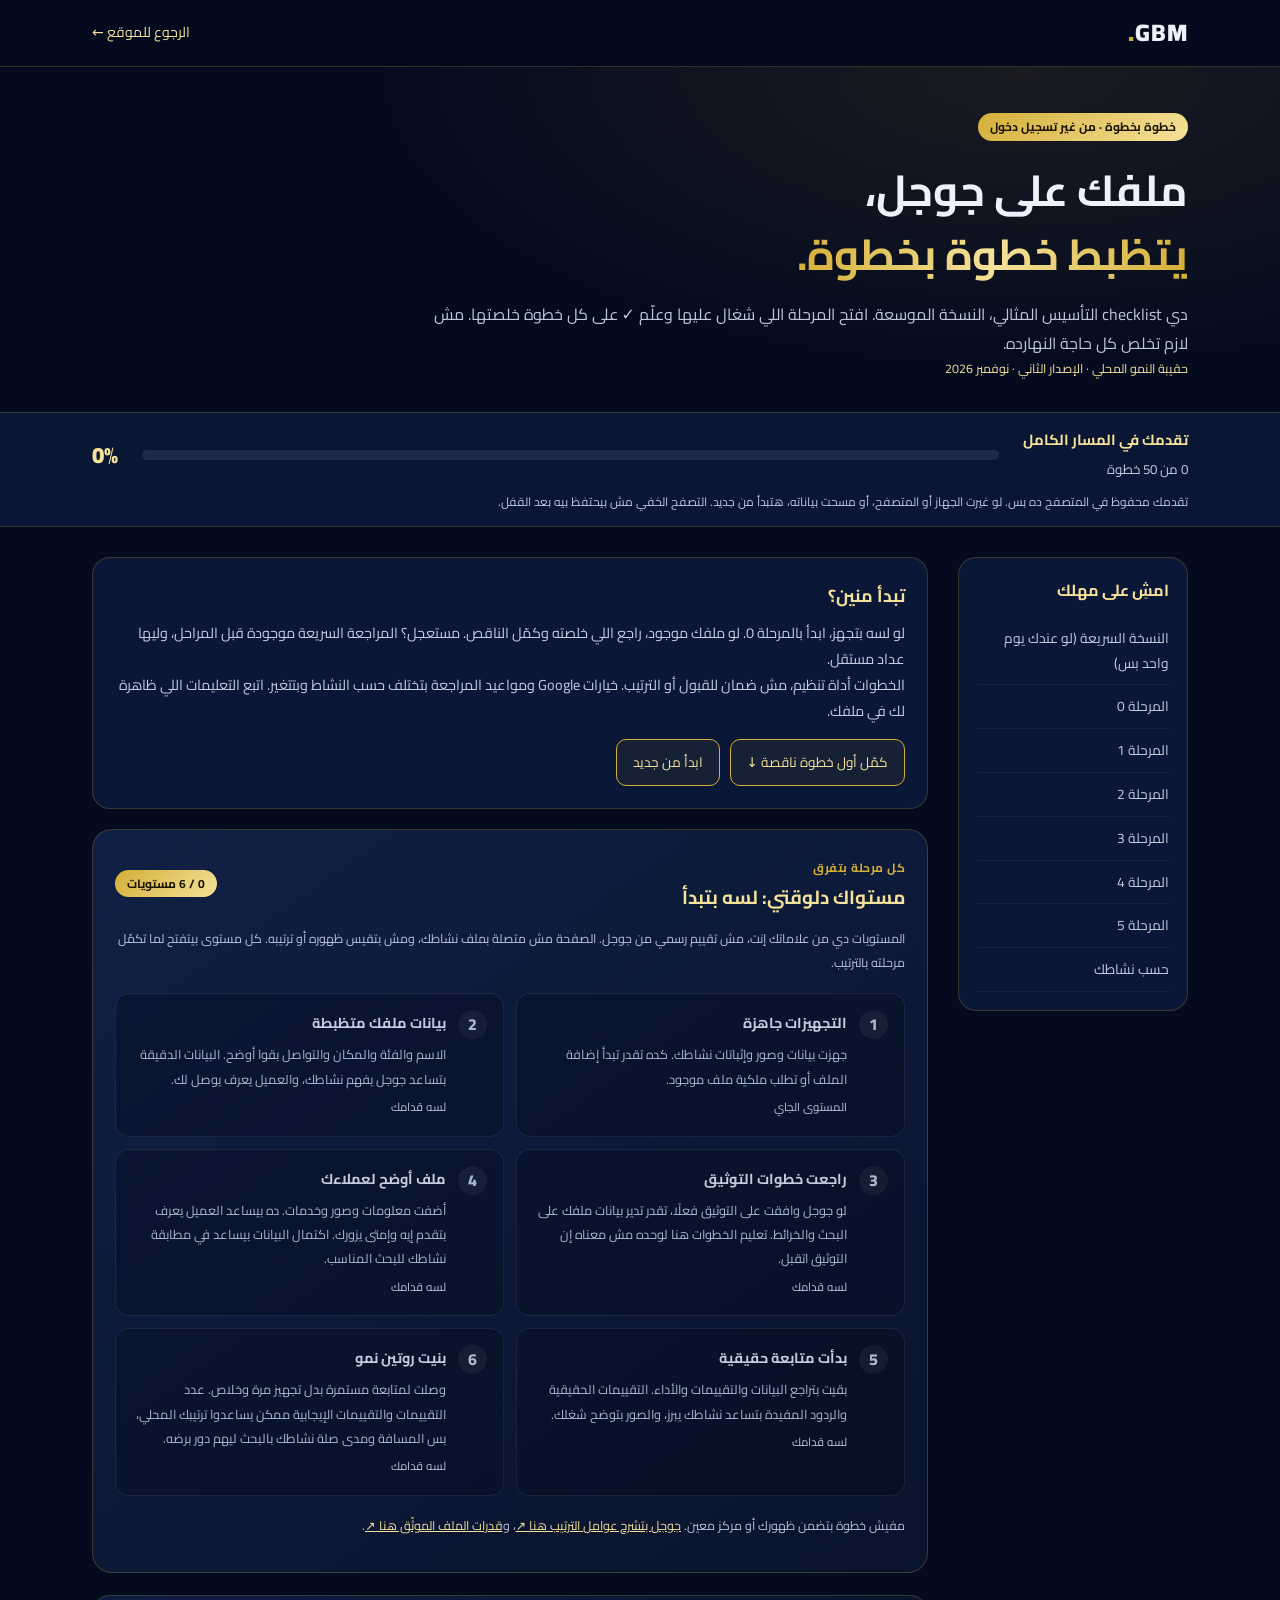
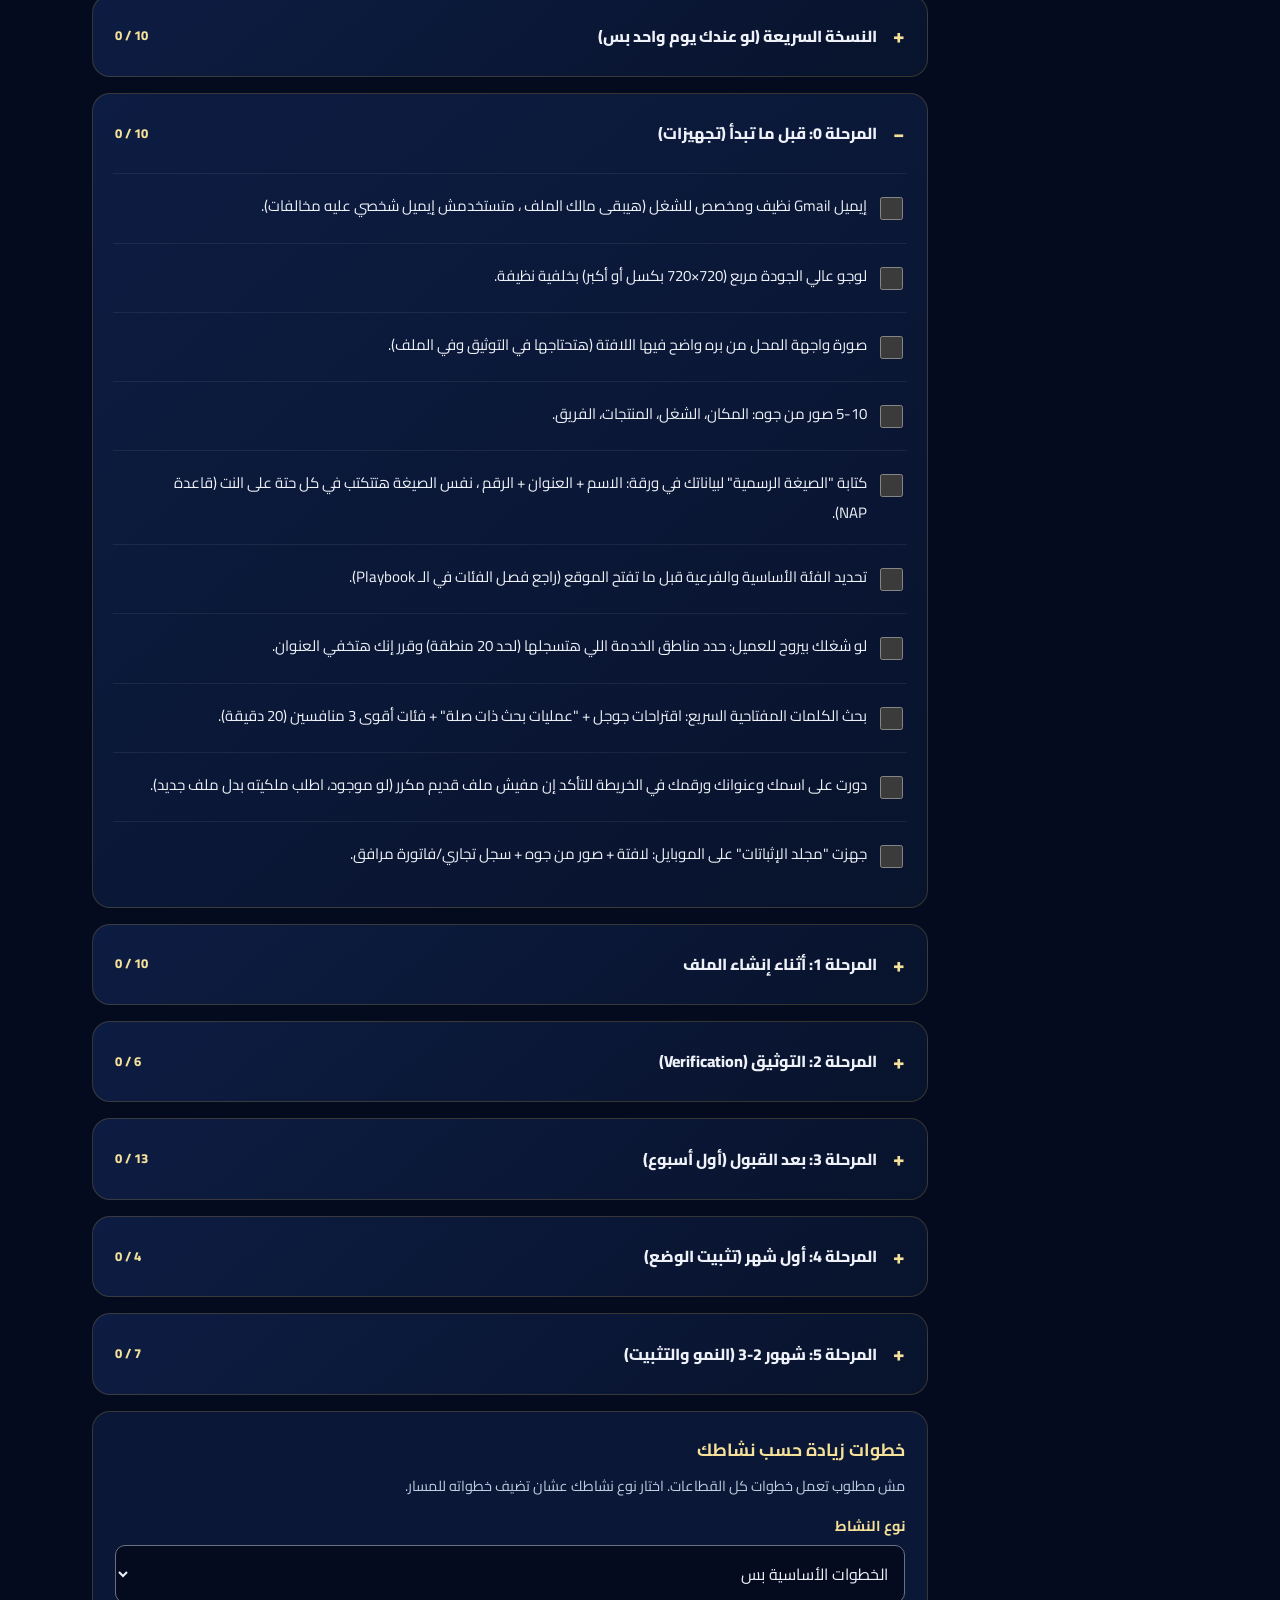
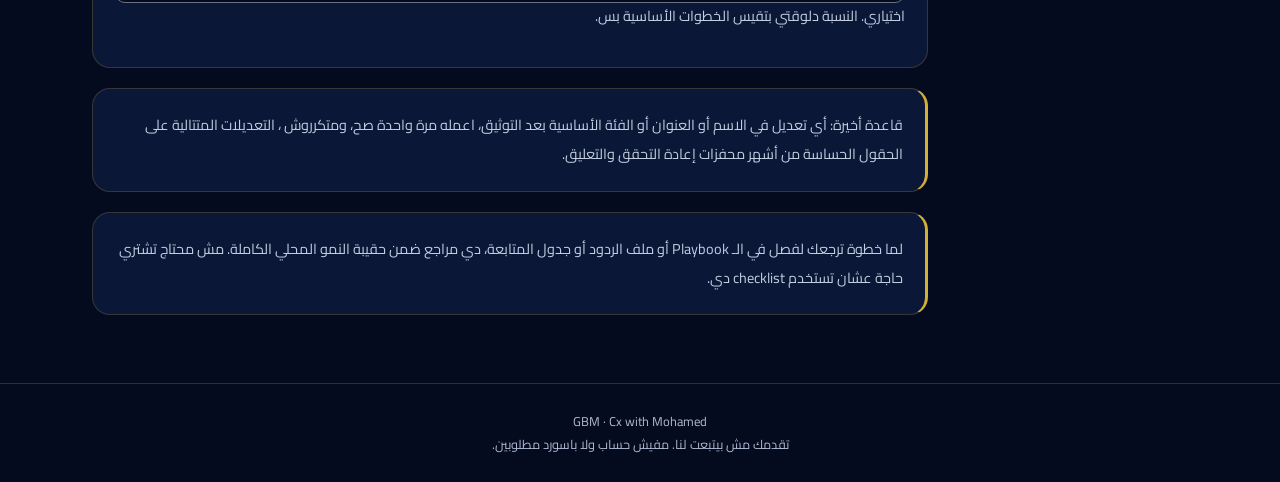
==== checklist.html @ 49a40771 "Add interactive GBP checklist with saved progress and milestones" ====
<!doctype html><html lang="ar" dir="rtl"><head><meta charset="utf-8"><meta name="viewport" content="width=device-width,initial-scale=1"><meta name="robots" content="noindex,nofollow"><title>checklist تأسيس ملفك على جوجل | GBM</title><meta name="description" content="امشِ على خطوات تأسيس ملف نشاطك على جوجل، وعلّم على اللي خلصته. تقدمك بيتحفظ في متصفحك من غير تسجيل دخول."><link rel="preconnect" href="https://fonts.googleapis.com"><link rel="preconnect" href="https://fonts.gstatic.com" crossorigin><link href="https://fonts.googleapis.com/css2?family=Cairo:wght@400;600;700;800;900&display=swap" rel="stylesheet"><link rel="stylesheet" href="styles.css"><style>
:root{color-scheme:dark}body{overflow-wrap:anywhere}.work-nav{height:66px;display:flex;align-items:center;justify-content:space-between}.back{font-size:.88rem;color:var(--gold2);padding:10px 0}.work-hero{padding:44px 0 32px;background:radial-gradient(650px 300px at 80% 0,rgba(212,175,55,.10),transparent)}.work-hero h1{font-size:clamp(1.7rem,4vw,2.7rem);line-height:1.5;margin:6px 0 12px}.work-hero p{max-width:760px;color:#bdc8df}.version{font-size:.78rem;color:var(--gold2)!important}.work-layout{display:grid;grid-template-columns:230px minmax(0,1fr);gap:30px;padding-top:30px;padding-bottom:48px;align-items:start}.outline{position:sticky;top:160px;border:1px solid var(--line);border-radius:18px;padding:18px;background:var(--bg2)}.outline h2{font-size:1rem;color:var(--gold2);margin-bottom:12px}.outline a{display:block;padding:9px 0;border-bottom:1px solid #ffffff0c;font-size:.86rem;color:#c3cde0}.outline a:hover{color:var(--gold2)}.progress-dock{position:sticky;top:0;z-index:55;background:#0a1736f5;border-block:1px solid var(--line);backdrop-filter:blur(12px);padding:14px 0}.progress-inner{display:flex;align-items:center;gap:24px}.progress-copy{min-width:145px}.progress-copy strong{display:block;color:var(--gold2);font-size:.92rem}.progress-copy small{color:#c3cde0}.progress-track{height:10px;border-radius:20px;overflow:hidden;background:#ffffff17;flex:1}.progress-fill{height:100%;width:0;background:linear-gradient(90deg,var(--gold),var(--gold2));transition:width .2s}.percent{font-size:1.4rem;color:var(--gold2);font-weight:900;font-variant-numeric:tabular-nums}.storage{margin-top:8px;font-size:.75rem;color:#bdc8df}.storage.problem{color:#ffb7a9}.intro-card,.sector-picker,.final-note{padding:22px;border:1px solid var(--line);border-radius:18px;background:var(--bg2);margin-bottom:20px}.intro-card h2,.sector-picker h2{font-size:1.1rem;color:var(--gold2);margin-bottom:8px}.intro-card p,.sector-picker p,.final-note{font-size:.9rem;color:#c3cde0}.intro-card a{color:var(--gold2);text-decoration:underline}.phase{border:1px solid var(--line);border-radius:18px;background:linear-gradient(140deg,#0d1c42,#08132c);margin-bottom:16px;scroll-margin-top:160px;overflow:hidden}.phase summary{cursor:pointer;display:flex;align-items:center;justify-content:space-between;gap:16px;padding:21px 22px;font-weight:800;list-style:none;min-height:70px}.phase summary::-webkit-details-marker{display:none}.phase summary:before{content:'+';color:var(--gold2);font-size:1.3rem}.phase[open] summary:before{content:'−'}.phase summary>span{flex:1}.phase-count{color:var(--gold2);font-variant-numeric:tabular-nums;white-space:nowrap;direction:ltr;font-size:.82rem}.phase-body{padding:0 20px 16px}.section-help{font-size:.84rem;color:#b8c4df;margin:0 0 16px}.task{display:flex;align-items:flex-start;gap:13px;padding:17px 4px;border-top:1px solid #ffffff12;cursor:pointer;font-size:.94rem;line-height:1.95;min-height:58px}.task input{margin-top:6px;flex:none;width:23px;height:23px;accent-color:var(--gold);cursor:pointer}.task span{flex:1}.task b{visibility:hidden;color:#91ddbc;font-size:1.1rem}.task:has(input:checked) span{color:#a9c7b8}.task:has(input:checked) b{visibility:visible}.task:hover{background:#ffffff03}button,select{font:inherit}button{cursor:pointer}.work-button{border:1px solid var(--gold);background:#d4af3710;color:var(--gold2);padding:10px 16px;border-radius:10px;font-size:.85rem;min-height:46px}.work-button:hover{background:#d4af3720}.tools{display:flex;gap:10px;flex-wrap:wrap;margin-top:16px}.sector-picker label{display:block;color:var(--gold2);margin:14px 0 6px;font-weight:700;font-size:.9rem}select{width:100%;border:1px solid #6b7182;border-radius:10px;background:var(--bg);color:var(--text);padding:12px;font-size:16px;min-height:48px}.final-note{border-right:3px solid var(--gold);line-height:2}.work-footer{padding:26px;text-align:center;border-top:1px solid var(--line);font-size:.8rem;color:#acb9d2}.complete{display:none;color:#91ddbc;margin-top:7px;font-size:.85rem}.complete.show{display:block}[hidden]{display:none!important}:focus-visible{outline:3px solid var(--gold2);outline-offset:4px}.skip{position:absolute;top:-100px}.skip:focus{top:10px;background:var(--bg);z-index:100;padding:10px}dialog{border:1px solid var(--gold);border-radius:18px;padding:28px;background:var(--bg2);color:var(--text);margin:auto;max-width:calc(100% - 32px)}dialog::backdrop{background:#000a}dialog h2{font-size:1.2rem;color:var(--gold2)}dialog p{margin:12px 0;color:#c3cde0}@media(max-width:800px){.work-layout{grid-template-columns:1fr;gap:18px}.outline{position:static;display:flex;overflow:auto;gap:12px;padding:12px 14px;scrollbar-width:thin}.outline h2{display:none}.outline a{white-space:nowrap;border:0;padding:7px;font-size:.8rem}.work-hero{padding:30px 0 24px}.progress-inner{gap:12px}.progress-copy{min-width:125px}.percent{font-size:1.15rem}.phase summary{padding:18px 16px;gap:10px;font-size:.92rem}.phase-body{padding:0 14px 12px}.task{font-size:.9rem;gap:12px}.container{padding-inline:18px}.intro-card,.sector-picker,.final-note{padding:18px}.storage{font-size:.7rem}.work-nav{height:58px}}@media(prefers-reduced-motion:reduce){html{scroll-behavior:auto}.progress-fill{transition:none}}@media print{.nav,.outline,.tools,.progress-dock,.work-footer{display:none}.work-layout{display:block}.phase{break-inside:avoid;background:white;color:black}.phase-body{display:block!important}.task span{color:black!important}body{background:white;color:black}}
.levels{border:1px solid var(--line);border-radius:20px;padding:22px;margin-bottom:22px;background:linear-gradient(145deg,#102044,#09132b)}.level-heading{display:flex;justify-content:space-between;gap:15px;align-items:center}.level-heading h2{font-size:1.18rem;line-height:1.8;color:var(--gold2)}.level-heading .eyebrow{font-size:.75rem}.level-heading .tag{white-space:nowrap;margin:0}.level-note{font-size:.78rem;color:#b8c4df;margin:12px 0;line-height:1.95}.level-note a{text-decoration:underline;color:var(--gold2)}.level-list{list-style:none;display:grid;grid-template-columns:1fr 1fr;gap:12px;padding:0;margin:18px 0}.level{display:flex;gap:12px;border:1px solid #ffffff14;border-radius:14px;padding:16px;background:#050b1f66}.level h3{font-size:.9rem;color:#c3cde0}.level p{font-size:.8rem;color:#a9b8d2;margin-top:6px;line-height:1.9}.level-num{width:29px;height:29px;flex:none;display:grid;place-items:center;background:#ffffff0d;color:#a9b8d2;border-radius:50%;font-weight:800}.level-state{font-size:.72rem;color:#b8c4df}.level.unlocked{border-color:#d4af3766;background:#d4af3708}.level.unlocked h3,.level.unlocked .level-state{color:var(--gold2)}.level.unlocked .level-num{background:var(--gold);color:var(--bg)}@media(max-width:800px){.level-list{grid-template-columns:1fr}.levels{padding:18px}.level-heading{display:block}.level-heading .tag{margin-top:10px}.level p{font-size:.8rem}}</style></head><body><a class="skip" href="#workspace">روح للخطوات</a><header class="nav" style="position:static"><div class="container work-nav"><a class="logo" href="./" aria-label="GBM الرئيسية">GBM<span>.</span></a><a class="back" href="./">الرجوع للموقع ←</a></div></header><section class="work-hero"><div class="container"><span class="tag tag-gold">خطوة بخطوة · من غير تسجيل دخول</span><h1>ملفك على جوجل،<br><span class="gold">يتظبط خطوة بخطوة.</span></h1><p>دي checklist التأسيس المثالي، النسخة الموسعة. افتح المرحلة اللي شغال عليها وعلّم ✓ على كل خطوة خلصتها. مش لازم تخلص كل حاجة النهارده.</p><p class="version">حقيبة النمو المحلي · الإصدار الثاني · نوفمبر 2026</p></div></section><section class="progress-dock" aria-label="تقدمك في المسار الكامل"><div class="container"><div class="progress-inner"><div class="progress-copy"><strong>تقدمك في المسار الكامل</strong><small id="count" aria-live="polite">جاري تحميل التقدم</small></div><div class="progress-track" id="bar" role="progressbar" aria-label="نسبة الخطوات المكتملة" aria-valuemin="0" aria-valuemax="100" aria-valuenow="0"><div class="progress-fill" id="fill"></div></div><span class="percent" id="percent">0%</span></div><p class="storage" id="storage">تقدمك محفوظ في المتصفح ده بس. لو غيرت الجهاز أو المتصفح، أو مسحت بياناته، هتبدأ من جديد. التصفح الخفي مش بيحتفظ بيه بعد القفل.</p><p class="complete" id="complete" role="status">خلصت المسار المختار ✓ كمّل متابعة ملفك وتحديث بياناته بانتظام.</p></div></section><div class="container work-layout"><nav class="outline" aria-label="مراحل checklist"><h2>امشِ على مهلك</h2><a href="#s0">النسخة السريعة (لو عندك يوم واحد بس)</a><a href="#s1">المرحلة 0</a><a href="#s2">المرحلة 1</a><a href="#s3">المرحلة 2</a><a href="#s4">المرحلة 3</a><a href="#s5">المرحلة 4</a><a href="#s6">المرحلة 5</a><a href="#sectorArea">حسب نشاطك</a></nav><main id="workspace"><div class="intro-card"><h2>تبدأ منين؟</h2><p>لو لسه بتجهز، ابدأ بالمرحلة 0. لو ملفك موجود، راجع اللي خلصته وكمّل الناقص. مستعجل؟ المراجعة السريعة موجودة قبل المراحل، وليها عداد مستقل.</p><p>الخطوات أداة تنظيم، مش ضمان للقبول أو الترتيب. خيارات Google ومواعيد المراجعة بتختلف حسب النشاط وبتتغير. اتبع التعليمات اللي ظاهرة لك في ملفك.</p><div class="tools"><button class="work-button" id="next" disabled>كمّل أول خطوة ناقصة ↓</button><button class="work-button" id="reset" disabled>ابدأ من جديد</button></div></div><section class="levels" aria-labelledby="levelTitle"><div class="level-heading"><div><span class="eyebrow">كل مرحلة بتفرق</span><h2 id="levelTitle">مستواك دلوقتي: لسه بتبدأ</h2></div><span id="levelScore" class="tag tag-gold">0 / 6 مستويات</span></div><p class="level-note">المستويات دي من علاماتك إنت، مش تقييم رسمي من جوجل. الصفحة مش متصلة بملف نشاطك، ومش بتقيس ظهوره أو ترتيبه. كل مستوى بيتفتح لما تكمّل مرحلته بالترتيب.</p><ol class="level-list"><li id="level1" class="level"><span class="level-num">1</span><div><h3>التجهيزات جاهزة</h3><p>جهزت بيانات وصور وإثباتات نشاطك. كده تقدر تبدأ إضافة الملف أو تطلب ملكية ملف موجود.</p><small class="level-state">لسه قدامك</small></div></li><li id="level2" class="level"><span class="level-num">2</span><div><h3>بيانات ملفك متظبطة</h3><p>الاسم والفئة والمكان والتواصل بقوا أوضح. البيانات الدقيقة بتساعد جوجل يفهم نشاطك، والعميل يعرف يوصل لك.</p><small class="level-state">لسه قدامك</small></div></li><li id="level3" class="level"><span class="level-num">3</span><div><h3>راجعت خطوات التوثيق</h3><p>لو جوجل وافقت على التوثيق فعلًا، تقدر تدير بيانات ملفك على البحث والخرائط. تعليم الخطوات هنا لوحده مش معناه إن التوثيق اتقبل.</p><small class="level-state">لسه قدامك</small></div></li><li id="level4" class="level"><span class="level-num">4</span><div><h3>ملف أوضح لعملاءك</h3><p>أضفت معلومات وصور وخدمات. ده بيساعد العميل يعرف بتقدم إيه وإمتى يزورك. اكتمال البيانات بيساعد في مطابقة نشاطك للبحث المناسب.</p><small class="level-state">لسه قدامك</small></div></li><li id="level5" class="level"><span class="level-num">5</span><div><h3>بدأت متابعة حقيقية</h3><p>بقيت بتراجع البيانات والتقييمات والأداء. التقييمات الحقيقية والردود المفيدة بتساعد نشاطك يبرز، والصور بتوضح شغلك.</p><small class="level-state">لسه قدامك</small></div></li><li id="level6" class="level"><span class="level-num">6</span><div><h3>بنيت روتين نمو</h3><p>وصلت لمتابعة مستمرة بدل تجهيز مرة وخلاص. عدد التقييمات والتقييمات الإيجابية ممكن يساعدوا ترتيبك المحلي، بس المسافة ومدى صلة نشاطك بالبحث ليهم دور برضه.</p><small class="level-state">لسه قدامك</small></div></li></ol><p class="level-note">مفيش خطوة بتضمن ظهورك أو مركز معين. <a href="https://support.google.com/business/answer/7091?hl=en" target="_blank" rel="noopener">جوجل بتشرح عوامل الترتيب هنا ↗</a>، و<a href="https://support.google.com/business/answer/7039811?hl=en" target="_blank" rel="noopener">قدرات الملف الموثّق هنا ↗</a>.</p></section><noscript><div class="final-note">فعّل JavaScript عشان عداد التقدم والحفظ يشتغلوا. تقدر تقرأ كل الخطوات وتعلّم عليها دلوقتي، بس مش هتتحفظ.</div></noscript><details class="phase" id="s0" data-kind="quick" ><summary><span>النسخة السريعة (لو عندك يوم واحد بس)</span><small class="phase-count"></small></summary><div class="phase-body"><p class="section-help">دي أهم 10 خطوات لو محتاج تطلع ملف شغال النهاردة ، وارجع كمّل الباقي خلال الأسبوع:</p><p class="section-help">المراجعة السريعة ليها عداد لوحدها، ومش بتدخل في نسبة المسار الكامل.</p><label class="task"><input type="checkbox" id="s0-i0" data-kind="quick" data-section="s0"><span>إيميل نظيف + اسم النشاط زي اللافتة بالظبط (بدون كلمات زيادة).</span><b aria-hidden="true">✓</b></label><label class="task"><input type="checkbox" id="s0-i1" data-kind="quick" data-section="s0"><span>فئة أساسية دقيقة + فئات فرعية فعلية.</span><b aria-hidden="true">✓</b></label><label class="task"><input type="checkbox" id="s0-i2" data-kind="quick" data-section="s0"><span>دبوس على المدخل بدقة (أو مناطق خدمة مع عنوان مخفي لو نشاط خدمي).</span><b aria-hidden="true">✓</b></label><label class="task"><input type="checkbox" id="s0-i3" data-kind="quick" data-section="s0"><span>رقم موحد شغال يرد.</span><b aria-hidden="true">✓</b></label><label class="task"><input type="checkbox" id="s0-i4" data-kind="quick" data-section="s0"><span>ساعات عمل صح 100%.</span><b aria-hidden="true">✓</b></label><label class="task"><input type="checkbox" id="s0-i5" data-kind="quick" data-section="s0"><span>لوجو + صورة غلاف + 5 صور حقيقية.</span><b aria-hidden="true">✓</b></label><label class="task"><input type="checkbox" id="s0-i6" data-kind="quick" data-section="s0"><span>وصف 750 حرف (أول 250 حرف فيهم المهم).</span><b aria-hidden="true">✓</b></label><label class="task"><input type="checkbox" id="s0-i7" data-kind="quick" data-section="s0"><span>توثيق بالفيديو بلقطة واحدة متواصلة.</span><b aria-hidden="true">✓</b></label><label class="task"><input type="checkbox" id="s0-i8" data-kind="quick" data-section="s0"><span>لينك طلب التقييم الرسمي ، اطبعه/احفظه.</span><b aria-hidden="true">✓</b></label><label class="task"><input type="checkbox" id="s0-i9" data-kind="quick" data-section="s0"><span>مدير تاني موثوق على الملف (Backup) ، بدون مشاركة باسورد.</span><b aria-hidden="true">✓</b></label></div></details><details class="phase" id="s1" data-kind="core" open><summary><span>المرحلة 0: قبل ما تبدأ (تجهيزات)</span><small class="phase-count"></small></summary><div class="phase-body"><label class="task"><input type="checkbox" id="s1-i0" data-kind="core" data-section="s1"><span>إيميل Gmail نظيف ومخصص للشغل (هيبقى مالك الملف ، متستخدمش إيميل شخصي عليه مخالفات).</span><b aria-hidden="true">✓</b></label><label class="task"><input type="checkbox" id="s1-i1" data-kind="core" data-section="s1"><span>لوجو عالي الجودة مربع (720×720 بكسل أو أكبر) بخلفية نظيفة.</span><b aria-hidden="true">✓</b></label><label class="task"><input type="checkbox" id="s1-i2" data-kind="core" data-section="s1"><span>صورة واجهة المحل من بره واضح فيها اللافتة (هتحتاجها في التوثيق وفي الملف).</span><b aria-hidden="true">✓</b></label><label class="task"><input type="checkbox" id="s1-i3" data-kind="core" data-section="s1"><span>5-10 صور من جوه: المكان، الشغل، المنتجات، الفريق.</span><b aria-hidden="true">✓</b></label><label class="task"><input type="checkbox" id="s1-i4" data-kind="core" data-section="s1"><span>كتابة &quot;الصيغة الرسمية&quot; لبياناتك في ورقة: الاسم + العنوان + الرقم ، نفس الصيغة هتتكتب في كل حتة على النت (قاعدة NAP).</span><b aria-hidden="true">✓</b></label><label class="task"><input type="checkbox" id="s1-i5" data-kind="core" data-section="s1"><span>تحديد الفئة الأساسية والفرعية قبل ما تفتح الموقع (راجع فصل الفئات في الـ Playbook).</span><b aria-hidden="true">✓</b></label><label class="task"><input type="checkbox" id="s1-i6" data-kind="core" data-section="s1"><span>لو شغلك بيروح للعميل: حدد مناطق الخدمة اللي هتسجلها (لحد 20 منطقة) وقرر إنك هتخفي العنوان.</span><b aria-hidden="true">✓</b></label><label class="task"><input type="checkbox" id="s1-i7" data-kind="core" data-section="s1"><span>بحث الكلمات المفتاحية السريع: اقتراحات جوجل + &quot;عمليات بحث ذات صلة&quot; + فئات أقوى 3 منافسين (20 دقيقة).</span><b aria-hidden="true">✓</b></label><label class="task"><input type="checkbox" id="s1-i8" data-kind="core" data-section="s1"><span>دورت على اسمك وعنوانك ورقمك في الخريطة للتأكد إن مفيش ملف قديم مكرر (لو موجود، اطلب ملكيته بدل ملف جديد).</span><b aria-hidden="true">✓</b></label><label class="task"><input type="checkbox" id="s1-i9" data-kind="core" data-section="s1"><span>جهزت &quot;مجلد الإثباتات&quot; على الموبايل: لافتة + صور من جوه + سجل تجاري/فاتورة مرافق.</span><b aria-hidden="true">✓</b></label></div></details><details class="phase" id="s2" data-kind="core" ><summary><span>المرحلة 1: أثناء إنشاء الملف</span><small class="phase-count"></small></summary><div class="phase-body"><label class="task"><input type="checkbox" id="s2-i0" data-kind="core" data-section="s2"><span>دخلت من business.google.com وعملت &quot;إضافة نشاط&quot; بالإيميل النظيف.</span><b aria-hidden="true">✓</b></label><label class="task"><input type="checkbox" id="s2-i1" data-kind="core" data-section="s2"><span>الاسم اتكتب بالظبط زي اللافتة ، بدون كلمات مفتاحية زيادة ولا مناطق ولا &quot;أفضل/أرخص&quot;.</span><b aria-hidden="true">✓</b></label><label class="task"><input type="checkbox" id="s2-i2" data-kind="core" data-section="s2"><span>الفئة الأساسية هي اللي بتجيب الزبائن (مش الوصف العام).</span><b aria-hidden="true">✓</b></label><label class="task"><input type="checkbox" id="s2-i3" data-kind="core" data-section="s2"><span>الفئات الفرعية: كل خدمة فعلية بتقدمها، ومفيش فئة لخدمة مش موجودة.</span><b aria-hidden="true">✓</b></label><label class="task"><input type="checkbox" id="s2-i4" data-kind="core" data-section="s2"><span>الدبوس اتحط على مدخل المحل بدقة (زوّم لأقصى درجة واتأكد).</span><b aria-hidden="true">✓</b></label><label class="task"><input type="checkbox" id="s2-i5" data-kind="core" data-section="s2"><span>لو فيه علامة مميزة مشهورة جنبك، ضفتها في سطر العنوان التاني (&quot;خلف بنك كذا&quot;).</span><b aria-hidden="true">✓</b></label><label class="task"><input type="checkbox" id="s2-i6" data-kind="core" data-section="s2"><span>لو نشاط خدمي: اخترت &quot;أنا أوصل للعملاء&quot; وخفيت العنوان وحطيت مناطق الخدمة الواقعية.</span><b aria-hidden="true">✓</b></label><label class="task"><input type="checkbox" id="s2-i7" data-kind="core" data-section="s2"><span>الرقم الموحد اتحط (نفس رقم واتساب بيزنس وفيسبوك).</span><b aria-hidden="true">✓</b></label><label class="task"><input type="checkbox" id="s2-i8" data-kind="core" data-section="s2"><span>الموقع الإلكتروني اتحط لو موجود (ولو مفيش، متسيبش لينك فيسبوك مكانه في خانة الموقع ، ممكن يعلق حسابات؛ فيسبوك مكانه في السوشيال).</span><b aria-hidden="true">✓</b></label><label class="task"><input type="checkbox" id="s2-i9" data-kind="core" data-section="s2"><span>أكدت إن مفيش ملف مكرر لنفس النشاط قبل الإرسال النهائي.</span><b aria-hidden="true">✓</b></label></div></details><details class="phase" id="s3" data-kind="core" ><summary><span>المرحلة 2: التوثيق (Verification)</span><small class="phase-count"></small></summary><div class="phase-body"><p class="section-help">الطريقة السائدة حاليًا في مصر: التوثيق بالفيديو. جهز نفسك قبل ما تدوس &quot;تحقق&quot;:</p><label class="task"><input type="checkbox" id="s3-i0" data-kind="core" data-section="s3"><span>الموبايل فيه الموقع (Location) شغال، وانت واقف قدام المحل فعلًا.</span><b aria-hidden="true">✓</b></label><label class="task"><input type="checkbox" id="s3-i1" data-kind="core" data-section="s3"><span>الفيديو لقطة واحدة متواصلة بدون قص: (1) الشارع ولافتة قريبة أو علامة مميزة، (2) لافتة محلك واضحة، (3) تفتح الباب وتدخل، (4) حاجة بتثبت إنك صاحب المكان: تفتح الكاشير/الدرج، توري أوراق أو مفاتيح أو عداد باسم المحل.</span><b aria-hidden="true">✓</b></label><label class="task"><input type="checkbox" id="s3-i2" data-kind="core" data-section="s3"><span>الفيديو مدته معقولة (دقيقة-دقيقتين) والإضاءة كويسة.</span><b aria-hidden="true">✓</b></label><label class="task"><input type="checkbox" id="s3-i3" data-kind="core" data-section="s3"><span>لو طلع لك اختيار بريد أو تليفون بدل الفيديو، اختار الأسرع ليك ، بس لو فشل، الفيديو هو المخرج.</span><b aria-hidden="true">✓</b></label><label class="task"><input type="checkbox" id="s3-i4" data-kind="core" data-section="s3"><span>بعد رفع الفيديو: استنى 3-5 أيام عمل وماتعدلش حاجة في الملف لحد ما يتقبل (التعديل أثناء المراجعة بيرجعك لأول الطابور).</span><b aria-hidden="true">✓</b></label><label class="task"><input type="checkbox" id="s3-i5" data-kind="core" data-section="s3"><span>لو اترفض: اقرأ السبب، صور فيديو أنضف بإضاءة أحسن وتفاصيل أوضح، وجرب تاني ، الرفض الأول شائع ومش نهاية العالم.</span><b aria-hidden="true">✓</b></label></div></details><details class="phase" id="s4" data-kind="core" ><summary><span>المرحلة 3: بعد القبول (أول أسبوع)</span><small class="phase-count"></small></summary><div class="phase-body"><label class="task"><input type="checkbox" id="s4-i0" data-kind="core" data-section="s4"><span>ساعات العمل كاملة ومظبوطة لكل يوم (ومتحدثة في المناسبات ، جوجل بيكره التعارض بين الواقع والملف).</span><b aria-hidden="true">✓</b></label><label class="task"><input type="checkbox" id="s4-i1" data-kind="core" data-section="s4"><span>الوصف اتكتب (750 حرف، أول 250 حرف فيهم أهم جملة ، راجع فصل الوصف).</span><b aria-hidden="true">✓</b></label><label class="task"><input type="checkbox" id="s4-i2" data-kind="core" data-section="s4"><span>قسم الخدمات/المنتجات اتملى كله: كل خدمة + سعر (أو &quot;يبدأ من&quot;) + وصف فيه كلمات بحثية طبيعية.</span><b aria-hidden="true">✓</b></label><label class="task"><input type="checkbox" id="s4-i3" data-kind="core" data-section="s4"><span>اللوجو وصورة الغلاف اترفعوا، وأول 10 صور حقيقية.</span><b aria-hidden="true">✓</b></label><label class="task"><input type="checkbox" id="s4-i4" data-kind="core" data-section="s4"><span>الصور اتسمت بكلمات وصفية قبل الرفع (مش IMG_4521).</span><b aria-hidden="true">✓</b></label><label class="task"><input type="checkbox" id="s4-i5" data-kind="core" data-section="s4"><span>الصفات (Attributes) اتعلم على اللي ينطبق: واي فاي، باركنج، يقبل كروت، مناسب للعائلات... إلخ.</span><b aria-hidden="true">✓</b></label><label class="task"><input type="checkbox" id="s4-i6" data-kind="core" data-section="s4"><span>لينكات السوشيال ميديا اتحطت في أماكنها المخصصة.</span><b aria-hidden="true">✓</b></label><label class="task"><input type="checkbox" id="s4-i7" data-kind="core" data-section="s4"><span>لو ملفك مؤهل: فعّل تواصل العملاء بالرسايل عبر SMS أو واتساب من إعدادات الملف (شات جوجل القديم اتوقف رسميًا من 31 يوليو 2024) ، ولو مش هتلتزم ترد خلال ساعات، سيبها مقفولة أحسن من رسايل منسية.</span><b aria-hidden="true">✓</b></label><label class="task"><input type="checkbox" id="s4-i8" data-kind="core" data-section="s4"><span>زرار الحجز/الاتصال اتفعّل حسب طبيعة نشاطك.</span><b aria-hidden="true">✓</b></label><label class="task"><input type="checkbox" id="s4-i9" data-kind="core" data-section="s4"><span>بيانات الملف مكتملة ومتجددة (خدمات/وصف/منشورات) عشان إجابات جوجل الذكية Ask Maps تطلع دقيقة ، ميزة الـ Q&amp;A اليدوية القديمة جوجل بتلغيها تدريجيًا وبتستبدلها بإجابات AI مبنية على ملفك وتقييماتك، فكل ما الملف يكون أشمل الإجابات توصل صح.</span><b aria-hidden="true">✓</b></label><label class="task"><input type="checkbox" id="s4-i10" data-kind="core" data-section="s4"><span>طلعت لينك طلب التقييم الرسمي (من لوحة التحكم &quot;اطلب تقييمات&quot;) وحفظته ، ده اللي هيبقى QR الستاند.</span><b aria-hidden="true">✓</b></label><label class="task"><input type="checkbox" id="s4-i11" data-kind="core" data-section="s4"><span>ضفت مدير تاني موثوق على الملف (Backup) ، ممنوع تشارك الباسورد.</span><b aria-hidden="true">✓</b></label><label class="task"><input type="checkbox" id="s4-i12" data-kind="core" data-section="s4"><span>فعّلت إشعارات التقييمات الجديدة على الإيميل.</span><b aria-hidden="true">✓</b></label></div></details><details class="phase" id="s5" data-kind="core" ><summary><span>المرحلة 4: أول شهر (تثبيت الوضع)</span><small class="phase-count"></small></summary><div class="phase-body"><label class="task"><input type="checkbox" id="s5-i0" data-kind="core" data-section="s5"><span>أسبوع 1: أول منشور (Post) على الملف + طلبت تقييم من 5 عملاء حقيقيين باللينك.</span><b aria-hidden="true">✓</b></label><label class="task"><input type="checkbox" id="s5-i1" data-kind="core" data-section="s5"><span>أسبوع 2: صورتين جداد + رديت على أي تقييم وصل خلال 48 ساعة (سكريبتات جاهزة في ملف الردود).</span><b aria-hidden="true">✓</b></label><label class="task"><input type="checkbox" id="s5-i2" data-kind="core" data-section="s5"><span>أسبوع 3: منشور تاني + مراجعة سريعة إن الساعات والخدمات والأسعار محدثة ، إجابات جوجل الذكية (Ask Maps) بتسحب منها.</span><b aria-hidden="true">✓</b></label><label class="task"><input type="checkbox" id="s5-i3" data-kind="core" data-section="s5"><span>أسبوع 4: قريت أول تقرير أداء (Performance) وسجلت الأرقام في جدول المتابعة (الملف الرابع) ، ده خط البداية اللي هتقيس منه النمو.</span><b aria-hidden="true">✓</b></label></div></details><details class="phase" id="s6" data-kind="core" ><summary><span>المرحلة 5: شهور 2-3 (النمو والتثبيت)</span><small class="phase-count"></small></summary><div class="phase-body"><label class="task"><input type="checkbox" id="s6-i0" data-kind="core" data-section="s6"><span>روتين أسبوعي ثابت بقى عادة: صورتين + منشور + ردود + مراجعة دقة بيانات الملف.</span><b aria-hidden="true">✓</b></label><label class="task"><input type="checkbox" id="s6-i1" data-kind="core" data-section="s6"><span>وصلت لأول 20-30 تقييم حقيقي بالطرق الشرعية بس.</span><b aria-hidden="true">✓</b></label><label class="task"><input type="checkbox" id="s6-i2" data-kind="core" data-section="s6"><span>أول مقارنة شهرية في جدول المتابعة: عرفت أنهي خانة أضعف وركزت عليها.</span><b aria-hidden="true">✓</b></label><label class="task"><input type="checkbox" id="s6-i3" data-kind="core" data-section="s6"><span>حولت الأسئلة المتكررة اللي بتوصلك لمنشورات وتحديثات في الملف ، دي اللي بتغذي إجابات جوجل الذكية.</span><b aria-hidden="true">✓</b></label><label class="task"><input type="checkbox" id="s6-i4" data-kind="core" data-section="s6"><span>أول تحليل منافسين (فصل 13 في الـ Playbook) وحدثت خطتك.</span><b aria-hidden="true">✓</b></label><label class="task"><input type="checkbox" id="s6-i5" data-kind="core" data-section="s6"><span>راجعت الفئات والصفات بعد 3 شهور (جوجل بيضيف اختيارات جديدة باستمرار).</span><b aria-hidden="true">✓</b></label><label class="task"><input type="checkbox" id="s6-i6" data-kind="core" data-section="s6"><span>عملت منشورات موسمية قبل المناسبة القادمة بأسبوعين.</span><b aria-hidden="true">✓</b></label></div></details><section class="sector-picker" id="sectorArea" style="scroll-margin-top:160px"><h2>خطوات زيادة حسب نشاطك</h2><p>مش مطلوب تعمل خطوات كل القطاعات. اختار نوع نشاطك عشان تضيف خطواته للمسار.</p><label for="sector">نوع النشاط</label><select id="sector"><option value="">الخطوات الأساسية بس</option><option value="s7">مطاعم وكافيهات</option><option value="s8">عيادات ومراكز طبية</option><option value="s9">محلات تجارية</option><option value="s10">خدمات (نقل/صيانة/توصيل)</option></select><p id="sectorHint" class="section-help"></p></section><details class="phase" id="s7" data-kind="sector" ><summary><span>مطاعم وكافيهات</span><small class="phase-count"></small></summary><div class="phase-body"><label class="task"><input type="checkbox" id="s7-i0" data-kind="sector" data-section="s7"><span>المنيو مضافة في قسمها بأسعار محدثة.</span><b aria-hidden="true">✓</b></label><label class="task"><input type="checkbox" id="s7-i1" data-kind="sector" data-section="s7"><span>لينك الطلب المباشر (دليفري/واتساب أوردر) في مكانه.</span><b aria-hidden="true">✓</b></label><label class="task"><input type="checkbox" id="s7-i2" data-kind="sector" data-section="s7"><span>صفات: توصيل، تيك أواي، قعدة خارجية، حلال.</span><b aria-hidden="true">✓</b></label></div></details><details class="phase" id="s8" data-kind="sector" ><summary><span>عيادات ومراكز طبية</span><small class="phase-count"></small></summary><div class="phase-body"><label class="task"><input type="checkbox" id="s8-i0" data-kind="sector" data-section="s8"><span>مفيش أي صور فيها مرضى أو بيانات ، خصوصية كاملة.</span><b aria-hidden="true">✓</b></label><label class="task"><input type="checkbox" id="s8-i1" data-kind="sector" data-section="s8"><span>لينك حجز شغال ومختبر من موبايل.</span><b aria-hidden="true">✓</b></label><label class="task"><input type="checkbox" id="s8-i2" data-kind="sector" data-section="s8"><span>سعر الكشف معلن أو موضح &quot;بعد المعاينة&quot; في الوصف أو قسم الخدمات.</span><b aria-hidden="true">✓</b></label><label class="task"><input type="checkbox" id="s8-i3" data-kind="sector" data-section="s8"><span>السكرتيرة متدربة على بروتوكول الردود بدون أي تفاصيل طبية.</span><b aria-hidden="true">✓</b></label></div></details><details class="phase" id="s9" data-kind="sector" ><summary><span>محلات تجارية</span><small class="phase-count"></small></summary><div class="phase-body"><label class="task"><input type="checkbox" id="s9-i0" data-kind="sector" data-section="s9"><span>أشهر المنتجات في قسم المنتجات بصور.</span><b aria-hidden="true">✓</b></label><label class="task"><input type="checkbox" id="s9-i1" data-kind="sector" data-section="s9"><span>سياسة الاستبدال والاسترجاع واضحة في الوصف أو المنشورات.</span><b aria-hidden="true">✓</b></label><label class="task"><input type="checkbox" id="s9-i2" data-kind="sector" data-section="s9"><span>طرق الدفع معلّم عليها في الصفات.</span><b aria-hidden="true">✓</b></label></div></details><details class="phase" id="s10" data-kind="sector" ><summary><span>خدمات (نقل/صيانة/توصيل)</span><small class="phase-count"></small></summary><div class="phase-body"><label class="task"><input type="checkbox" id="s10-i0" data-kind="sector" data-section="s10"><span>العنوان مخفي + مناطق خدمة واقعية (مش ادعاء تغطية).</span><b aria-hidden="true">✓</b></label><label class="task"><input type="checkbox" id="s10-i1" data-kind="sector" data-section="s10"><span>صور العربيات/العدة/الفريق ، إثبات إن الخدمة حقيقية.</span><b aria-hidden="true">✓</b></label><label class="task"><input type="checkbox" id="s10-i2" data-kind="sector" data-section="s10"><span>خدمة 24 ساعة معلّمة بس لو فعلاً فيه حد يرد بالليل.</span><b aria-hidden="true">✓</b></label></div></details><div class="final-note">قاعدة أخيرة: أي تعديل في الاسم أو العنوان أو الفئة الأساسية بعد التوثيق، اعمله مرة واحدة صح، ومتكرروش ، التعديلات المتتالية على الحقول الحساسة من أشهر محفزات إعادة التحقق والتعليق.</div><div class="final-note">لما خطوة ترجعك لفصل في الـ Playbook أو ملف الردود أو جدول المتابعة، دي مراجع ضمن حقيبة النمو المحلي الكاملة. مش محتاج تشتري حاجة عشان تستخدم checklist دي.</div></main></div><footer class="work-footer">GBM · Cx with Mohamed<br>تقدمك مش بيتبعت لنا. مفيش حساب ولا باسورد مطلوبين.</footer><dialog id="resetDialog" aria-labelledby="resetTitle"><h2 id="resetTitle">تمسح العلامات وتبدأ من جديد؟</h2><p>ده هيمسح كل علامات checklist من المتصفح ده بس.</p><div class="tools"><button class="work-button" id="cancelReset">لأ، خليك زي ما أنا</button><button class="work-button" id="confirmReset">أيوه، امسح العلامات</button></div></dialog><script>
(()=>{'use strict';const KEY='gbm-gbp-checklist-v1';const boxes=[...document.querySelectorAll('.task input')];const phases=[...document.querySelectorAll('.phase')];const sector=document.getElementById('sector');const storage=document.getElementById('storage');let available=true;let state={checked:[],sector:''};try{const saved=JSON.parse(localStorage.getItem(KEY)||'null');if(saved&&Array.isArray(saved.checked)){state.checked=saved.checked.filter(x=>typeof x==='string');state.sector=typeof saved.sector==='string'?saved.sector:'';}}catch(e){available=false;}const options=[...sector.options].map(x=>x.value);sector.value=options.includes(state.sector)?state.sector:'';for(const b of boxes)b.checked=state.checked.includes(b.id);function warn(){storage.textContent='الحفظ مش متاح في المتصفح ده. تقدر تستخدم الصفحة دلوقتي، بس تقدمك ممكن يضيع لما تقفلها.';storage.classList.add('problem');}if(!available)warn();function save(){try{localStorage.setItem(KEY,JSON.stringify({checked:boxes.filter(b=>b.checked).map(b=>b.id),sector:sector.value}));}catch(e){available=false;warn();}}function update(){const relevant=boxes.filter(b=>b.dataset.kind==='core'||b.dataset.section===sector.value);const done=relevant.filter(b=>b.checked).length;const total=relevant.length;const percent=total?Math.round(done/total*100):0;document.getElementById('count').textContent=done+' من '+total+' خطوة';document.getElementById('percent').textContent=percent+'%';document.getElementById('fill').style.width=percent+'%';const bar=document.getElementById('bar');bar.setAttribute('aria-valuenow',percent);bar.setAttribute('aria-valuetext',done+' من '+total+' خطوة');document.getElementById('complete').classList.toggle('show',done===total&&total>0);for(const p of phases){const group=boxes.filter(b=>b.dataset.section===p.id);p.querySelector('.phase-count').textContent=group.filter(b=>b.checked).length+' / '+group.length;if(p.dataset.kind==='sector')p.hidden=p.id!==sector.value;}let level=0;for(let n=1;n<=6;n++){const group=boxes.filter(b=>b.dataset.section==='s'+n);if(group.every(b=>b.checked)&&level===n-1)level=n;}const names=['لسه بتبدأ','التجهيزات جاهزة','بيانات ملفك متظبطة','راجعت خطوات التوثيق','ملف أوضح لعملاءك','بدأت متابعة حقيقية','بنيت روتين نمو'];document.getElementById('levelTitle').textContent='مستواك دلوقتي: '+names[level];document.getElementById('levelScore').textContent=level+' / 6 مستويات';for(let n=1;n<=6;n++){const el=document.getElementById('level'+n);el.classList.toggle('unlocked',n<=level);el.querySelector('.level-state').textContent=n<=level?'اتفتح ✓':n===level+1?'المستوى الجاي':'لسه قدامك';}document.getElementById('sectorHint').textContent=sector.value?'خطوات القطاع المختار داخلة في نسبة تقدمك.':'اختياري. النسبة دلوقتي بتقيس الخطوات الأساسية بس.';}for(const b of boxes)b.addEventListener('change',()=>{save();update();});sector.addEventListener('change',()=>{save();update();if(sector.value)document.getElementById(sector.value).open=true;});document.getElementById('next').addEventListener('click',()=>{const b=boxes.find(b=>!b.checked&&(b.dataset.kind==='core'||b.dataset.section===sector.value));if(b){b.closest('details').open=true;b.focus();b.scrollIntoView({behavior:matchMedia('(prefers-reduced-motion: reduce)').matches?'instant':'smooth',block:'center'});}});document.querySelectorAll('.outline a').forEach(a=>a.addEventListener('click',()=>{document.querySelector(a.hash).open=true;}));const modal=document.getElementById('resetDialog');document.getElementById('reset').addEventListener('click',()=>modal.showModal());document.getElementById('cancelReset').addEventListener('click',()=>modal.close());document.getElementById('confirmReset').addEventListener('click',()=>{boxes.forEach(b=>b.checked=false);save();update();modal.close();document.getElementById('next').focus();});update();document.getElementById('next').disabled=false;document.getElementById('reset').disabled=false;})();
</script></body></html>
---- styles.css ----
:root{
  --bg:#050b1f;
  --bg2:#0a1736;
  --card:#0d1c42;
  --gold:#d4af37;
  --gold2:#f5e199;
  --text:#eef1f8;
  --muted:#9aa6c4;
  --line:rgba(212,175,55,.22);
}
*{box-sizing:border-box;margin:0;padding:0}
html{scroll-behavior:smooth}
body{
  font-family:'Cairo',system-ui,-apple-system,'Segoe UI',sans-serif;
  background:var(--bg);color:var(--text);line-height:1.8;
}
.container{max-width:1140px;margin:0 auto;padding:0 22px}
a{color:inherit;text-decoration:none}
ul{list-style:none}

/* ===== التنقل ===== */
.nav{
  position:sticky;top:0;z-index:50;
  background:rgba(5,11,31,.85);backdrop-filter:blur(12px);
  border-bottom:1px solid var(--line);
}
.nav-inner{display:flex;align-items:center;justify-content:space-between;height:66px}
.logo{font-weight:900;font-size:1.5rem;letter-spacing:1px}
.logo span{color:var(--gold)}
.links{display:flex;gap:26px;align-items:center;font-weight:600;font-size:.95rem}
.links a{color:var(--muted);transition:color .2s}
.links a:hover{color:var(--gold2)}
.nav-cta{
  color:#1a1300!important;background:linear-gradient(135deg,var(--gold),var(--gold2));
  padding:9px 18px;border-radius:12px;font-weight:800;
}
.burger{display:none;background:none;border:1px solid var(--line);color:var(--gold2);
  font-size:1.3rem;border-radius:10px;padding:4px 12px;cursor:pointer}

/* ===== البطل ===== */
.hero{
  padding:96px 0 72px;text-align:center;
  background:
    radial-gradient(900px 420px at 50% -8%,rgba(20,39,90,.9) 0%,transparent 60%),
    linear-gradient(180deg,var(--bg2),var(--bg));
}
.eyebrow{color:var(--gold);font-weight:700;letter-spacing:.5px;margin-bottom:14px}
.hero h1{font-size:2.9rem;font-weight:900;line-height:1.35;margin-bottom:18px}
.gold{background:linear-gradient(90deg,var(--gold),var(--gold2),var(--gold));
  -webkit-background-clip:text;background-clip:text;color:transparent}
.lead{color:var(--muted);font-size:1.12rem;max-width:720px;margin:0 auto 30px}
.hero-actions{display:flex;gap:14px;justify-content:center;flex-wrap:wrap;margin-bottom:52px}
.btn{display:inline-block;padding:14px 30px;border-radius:14px;font-weight:800;font-size:1rem;
  transition:transform .15s,box-shadow .2s;border:1px solid transparent}
.btn:active{transform:scale(.97)}
.btn-gold{color:#1a1300;background:linear-gradient(135deg,#b8901f,var(--gold) 40%,var(--gold2) 65%,var(--gold));
  box-shadow:0 10px 30px rgba(212,175,55,.3)}
.btn-gold:hover{box-shadow:0 14px 38px rgba(212,175,55,.45)}
.btn-ghost{color:var(--gold2);border-color:var(--gold);background:rgba(212,175,55,.06)}
.btn-big{font-size:1.15rem;padding:17px 44px}
.hero-points{display:grid;grid-template-columns:repeat(3,1fr);gap:18px;max-width:940px;margin:0 auto}
.hero-points div{
  background:rgba(255,255,255,.04);border:1px solid var(--line);border-radius:18px;
  padding:18px 16px;text-align:right;
}
.hero-points strong{display:block;color:var(--gold2);margin-bottom:4px;font-size:1rem}
.hero-points span{color:var(--muted);font-size:.88rem;line-height:1.7}

/* ===== الأقسام ===== */
.section{padding:80px 0}
.section-alt{background:linear-gradient(180deg,rgba(10,23,54,.55),rgba(10,23,54,.25))}
.section-title{font-size:2rem;font-weight:900;text-align:center;margin-bottom:12px}
.section-sub{color:var(--muted);text-align:center;max-width:700px;margin:0 auto 44px}
.grid{display:grid;gap:20px}
.grid-2{grid-template-columns:repeat(2,1fr)}
.grid-3{grid-template-columns:repeat(3,1fr)}
.grid-4{grid-template-columns:repeat(4,1fr)}
.card{
  background:linear-gradient(160deg,rgba(255,255,255,.05),rgba(255,255,255,.02));
  border:1px solid var(--line);border-radius:20px;padding:26px 22px;
  transition:transform .2s,border-color .2s;
}
.card:hover{transform:translateY(-4px);border-color:rgba(212,175,55,.45)}
.card h3{font-size:1.12rem;font-weight:800;margin-bottom:8px;color:var(--gold2)}
.card p{color:var(--muted);font-size:.93rem}
.icon{margin-bottom:12px}
.ic{width:26px;height:26px;color:var(--gold)}
.with-ic{display:flex;align-items:center;gap:10px}
.with-ic .ic{width:22px;height:22px;flex:none}
.note{color:var(--muted);text-align:center;margin-top:26px;font-size:.92rem}

/* الخدمات */
.service ul{margin-top:6px}
.service li{
  color:var(--muted);font-size:.93rem;padding:7px 0 7px 0;
  border-bottom:1px dashed rgba(154,166,196,.15);
}
.service li::before{content:"✓ ";color:var(--gold);font-weight:800}
.service li:last-child{border-bottom:0}
.tag{display:inline-block;font-size:.75rem;font-weight:700;color:var(--muted);
  border:1px solid var(--line);border-radius:999px;padding:3px 12px;margin-bottom:12px}
.tag-gold{color:#1a1300;background:linear-gradient(135deg,var(--gold),var(--gold2));border:0}
.featured{border-color:var(--gold);box-shadow:0 18px 50px rgba(212,175,55,.12)}

/* نظام QR */
.split{display:grid;grid-template-columns:1.25fr 1fr;gap:48px;align-items:center}
.split .section-title{text-align:right}
.split-text>p{color:var(--muted);margin-bottom:18px}
.check-list li{
  padding:9px 0;color:var(--text);font-size:.97rem;
  border-bottom:1px dashed rgba(154,166,196,.15);
}
.check-list li::before{content:"✓ ";color:var(--gold);font-weight:800}
.warn-box{
  margin-top:22px;background:rgba(212,175,55,.07);border:1px solid var(--line);
  border-radius:16px;padding:16px 18px;color:var(--muted);font-size:.92rem;
}
.warn-box strong{color:var(--gold2)}
.split-visual{display:flex;justify-content:center}
.qr-demo{
  background:linear-gradient(160deg,#0f1f4d,#07102b);border:1px solid var(--gold);
  border-radius:26px;padding:34px 30px;text-align:center;
  box-shadow:0 30px 70px rgba(0,0,0,.5),0 0 60px rgba(212,175,55,.14);
}
.qr-frame{background:#fff;border-radius:18px;padding:18px;display:inline-block}
.qr-pattern{
  width:190px;height:190px;
  background:
    repeating-conic-gradient(#050b1f 0% 25%, #fff 0% 50%) 0 0/38px 38px;
  border-radius:6px;position:relative;
}
.qr-pattern::after{
  content:"";position:absolute;inset:62px;background:#fff;border-radius:8px;
}
.qr-pattern::before{
  content:"";position:absolute;inset:76px;background:#050b1f;border-radius:4px;z-index:1;
}
.qr-caption{margin-top:16px;color:var(--gold2);font-weight:700;line-height:1.6}
.qr-caption span{color:var(--muted);font-weight:400;font-size:.85rem}

/* الخطوات */
.steps{display:grid;grid-template-columns:repeat(4,1fr);gap:20px;counter-reset:s}
.step{
  background:linear-gradient(160deg,rgba(255,255,255,.05),rgba(255,255,255,.02));
  border:1px solid var(--line);border-radius:20px;padding:26px 20px;position:relative;
}
.step-num{
  display:inline-grid;place-items:center;width:44px;height:44px;border-radius:50%;
  background:linear-gradient(135deg,var(--gold),var(--gold2));color:#1a1300;
  font-weight:900;font-size:1.2rem;margin-bottom:14px;
}
.step h3{font-size:1.05rem;color:var(--gold2);margin-bottom:6px}
.step p{color:var(--muted);font-size:.9rem}

/* المنتجات */
.product h3{font-size:1.2rem}

/* CTA */
.cta{
  text-align:center;
  background:
    radial-gradient(700px 300px at 50% 120%,rgba(212,175,55,.14),transparent 65%),
    linear-gradient(180deg,var(--bg2),var(--bg));
}
.cta h2{font-size:2.2rem;font-weight:900;margin-bottom:12px}
.cta p{color:var(--muted);max-width:560px;margin:0 auto 28px}

/* فوتر */
.footer{border-top:1px solid var(--line);padding:36px 0}
.footer-inner{text-align:center}
.footer p{color:var(--muted);font-size:.9rem;margin-top:10px}
.footer .tiny{font-size:.78rem;color:#5f6c8f}

/* ===== موبايل ===== */
@media (max-width:900px){
  .grid-4{grid-template-columns:repeat(2,1fr)}
  .grid-3{grid-template-columns:repeat(2,1fr)}
  .steps{grid-template-columns:repeat(2,1fr)}
  .split{grid-template-columns:1fr;gap:36px}
  .hero h1{font-size:2.1rem}
  .hero-points{grid-template-columns:1fr}
}
@media (max-width:600px){
  .links{
    display:none;position:absolute;top:66px;right:0;left:0;flex-direction:column;
    background:rgba(5,11,31,.97);padding:20px 22px;gap:16px;
    border-bottom:1px solid var(--line);align-items:stretch;text-align:center;
  }
  .links.open{display:flex}
  .burger{display:block}
  .grid-4,.grid-3,.grid-2,.steps{grid-template-columns:1fr}
  .hero{padding:64px 0 52px}
  .hero h1{font-size:1.7rem}
  .section{padding:56px 0}
  .cta h2{font-size:1.7rem}
                                                         }

/* Free checklist: the form runs on the owner's Google Apps Script deployment. */
#checklist{scroll-margin-top:85px}
.checklist-section{background:radial-gradient(750px 450px at 90% 25%,rgba(212,175,55,.07),transparent 70%)}
.checklist-layout{display:grid;grid-template-columns:1fr 1fr;gap:54px;align-items:start}
.checklist-copy h2{font-size:2rem;line-height:1.6;margin-bottom:18px}
.checklist-copy>p{color:var(--muted);margin-bottom:18px}
.checklist-copy .check-list{margin:24px 0}
.checklist-return{border-right:3px solid var(--gold);padding:8px 18px;margin:26px 0}
.checklist-return strong{color:var(--gold2)}
.checklist-return p{color:#c3cde0;font-size:.92rem;margin-top:6px}
.checklist-note{font-size:.8rem!important;line-height:1.9}
.checklist-panel{background:#0a1736;border:1px solid var(--gold);border-radius:22px;overflow:hidden;box-shadow:0 20px 60px rgba(0,0,0,.25)}
.checklist-panel h3{text-align:center;color:var(--gold2);font-size:1.3rem;padding:24px 20px 0}
.checklist-intro{text-align:center;color:#b8c4df;font-size:.85rem;padding:6px 18px 0}
.checklist-frame{display:block;width:100%;height:760px;border:0;background:#0a1736}
.checklist-fallback{color:#b8c4df;font-size:.8rem;text-align:center;padding:10px 15px 20px}
.checklist-fallback a{color:var(--gold2);text-decoration:underline;text-underline-offset:4px}
@media(max-width:1100px){.links{gap:15px;font-size:.85rem}}
@media(max-width:900px){.checklist-layout{grid-template-columns:1fr;gap:30px}.checklist-copy h2{font-size:1.65rem}.checklist-frame{height:900px}}
@media(prefers-reduced-motion:reduce){html{scroll-behavior:auto}*{transition:none!important}}
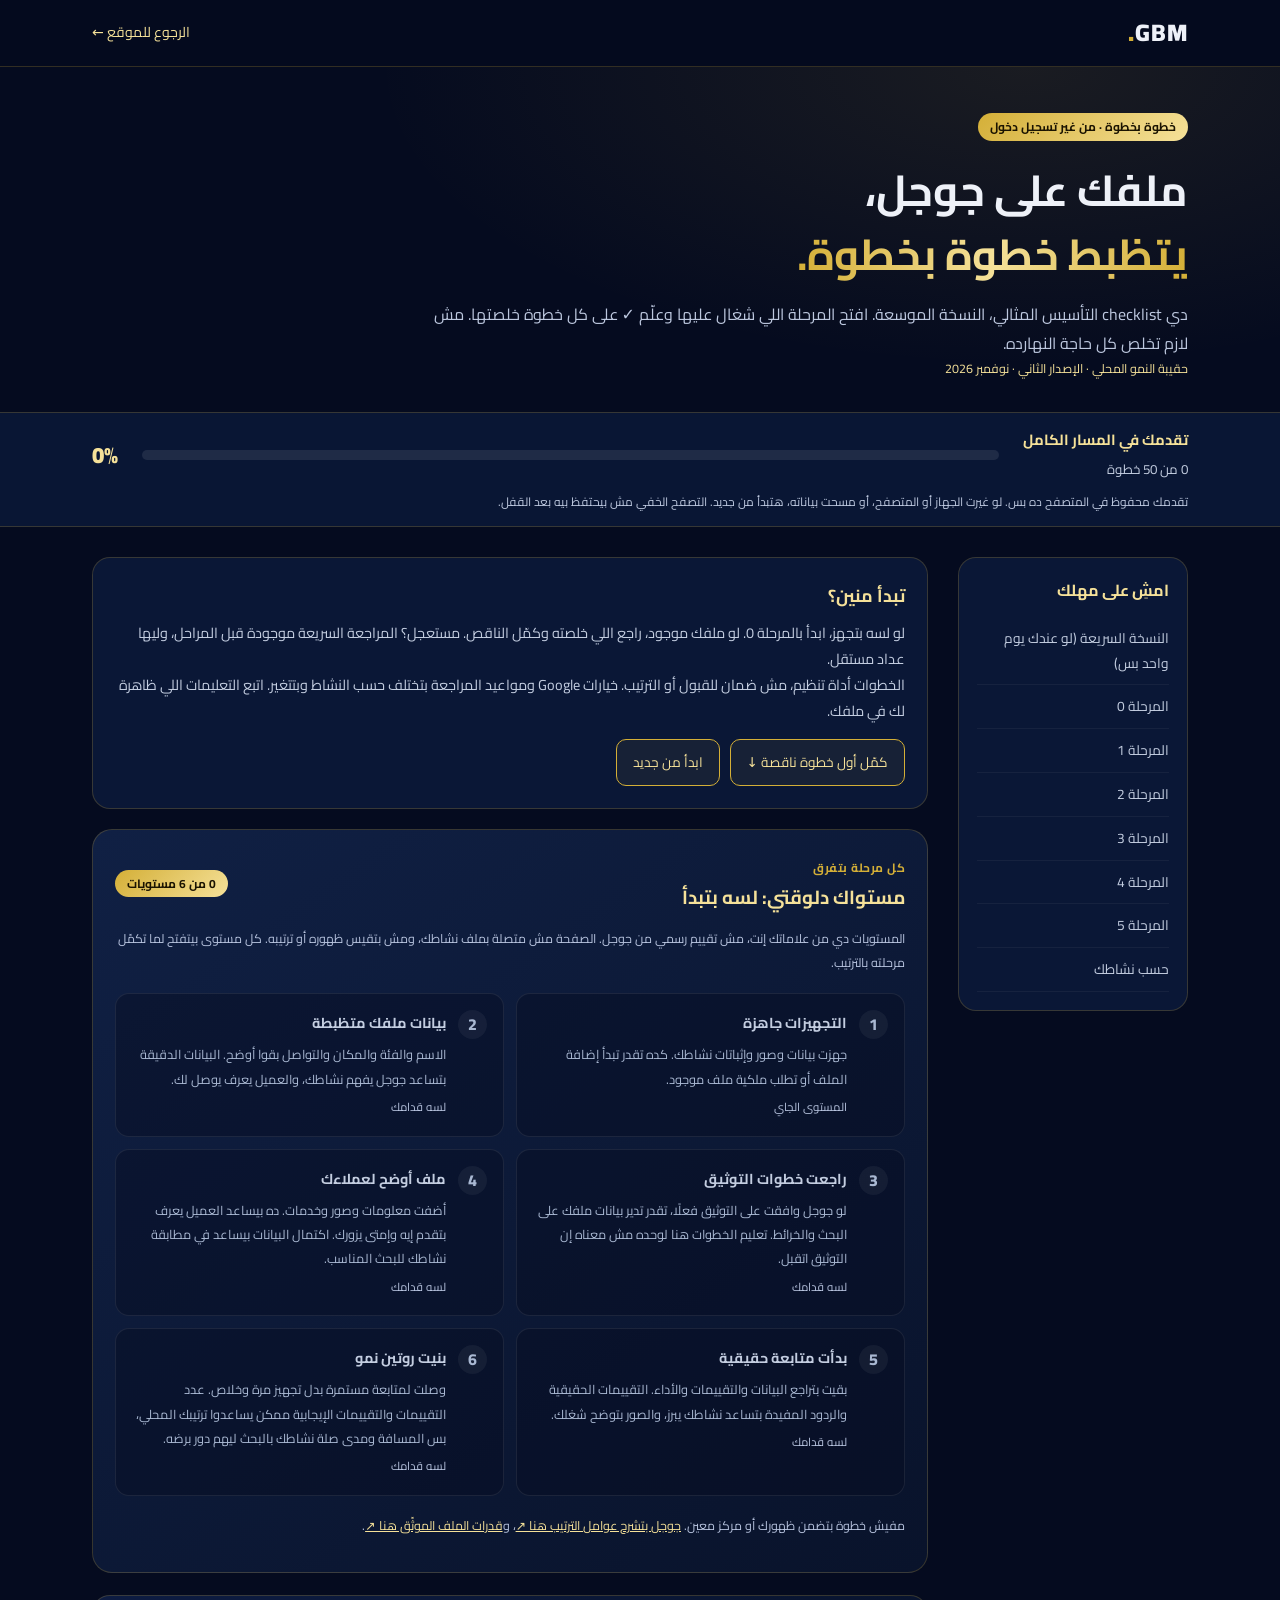
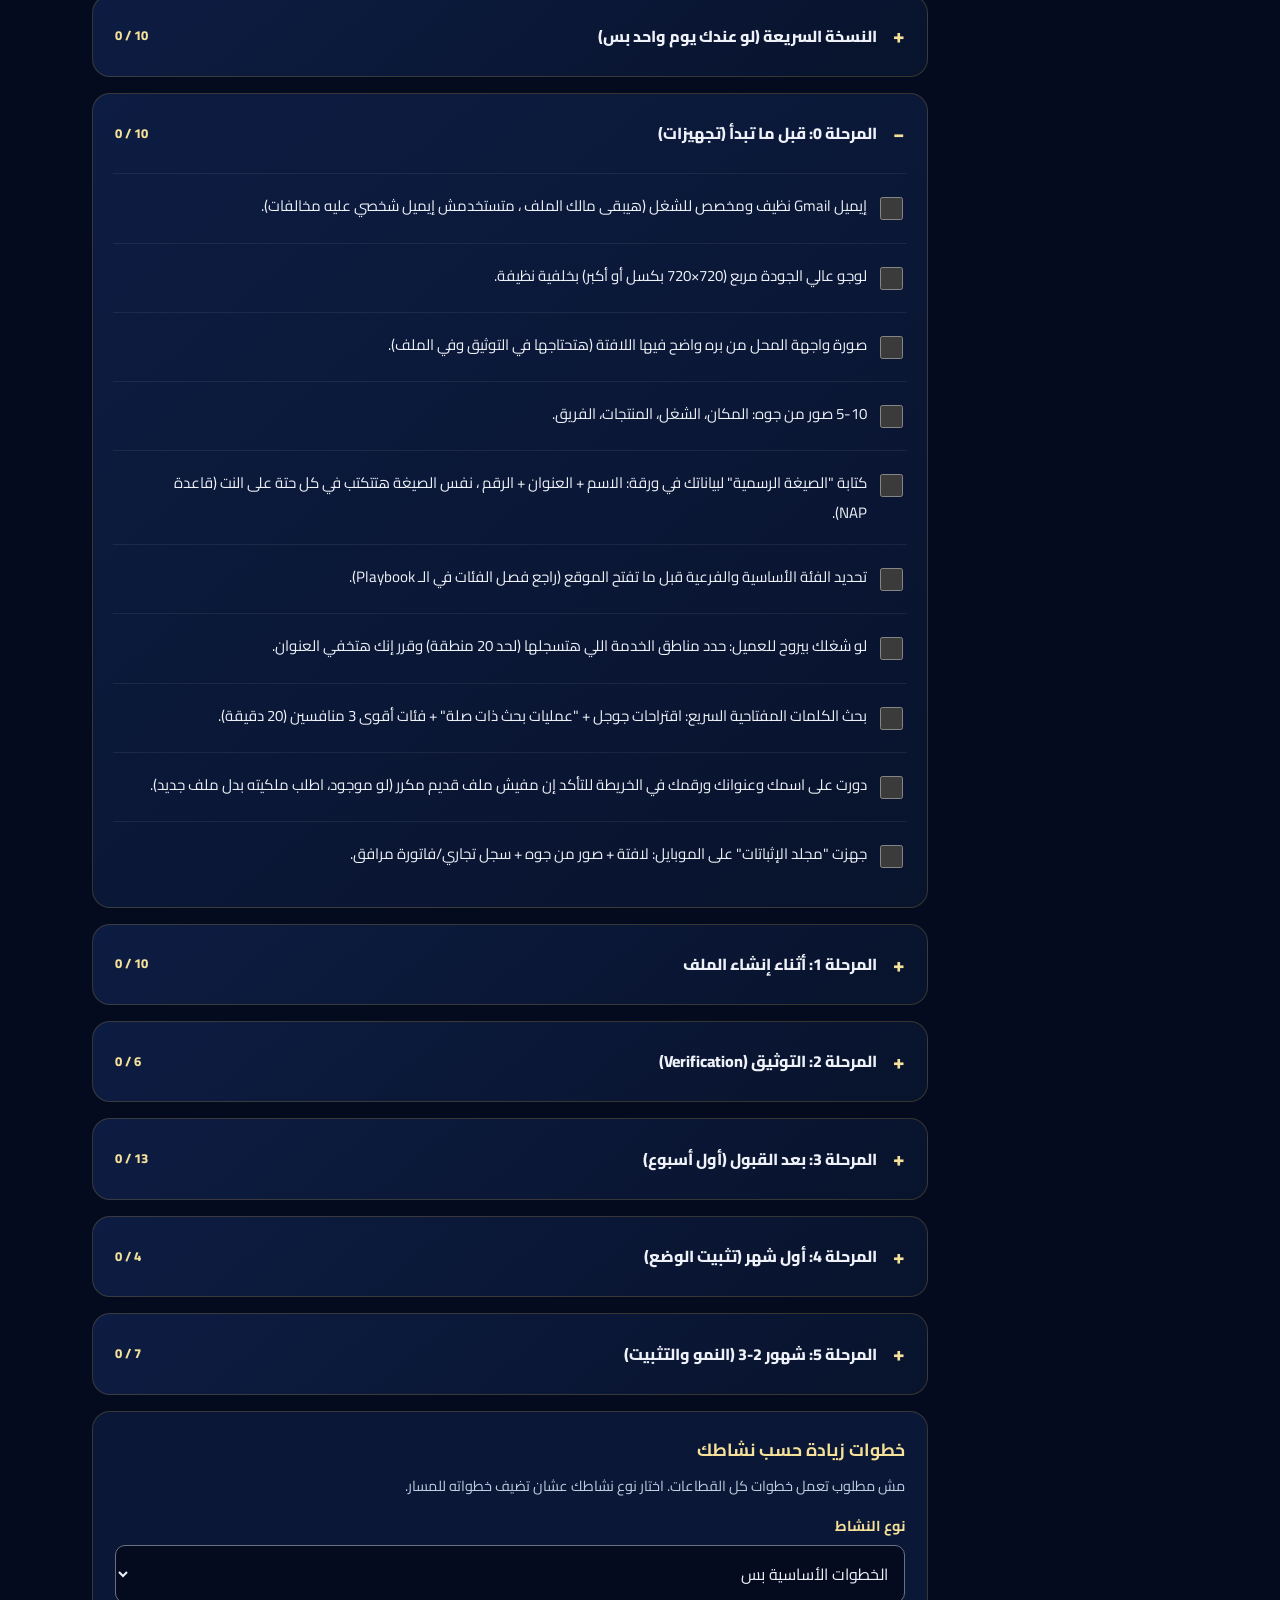
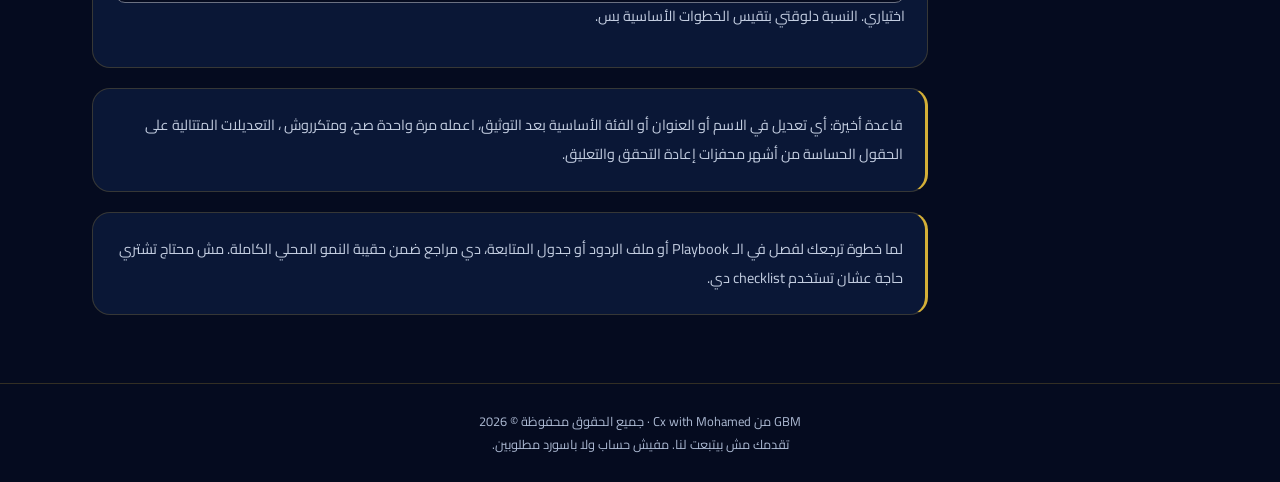
==== commit 0e33917d: "Clarify checklist milestones and add GBM ownership credit" ====
--- a/checklist.html
+++ b/checklist.html
@@ -1,5 +1,5 @@
 <!doctype html><html lang="ar" dir="rtl"><head><meta charset="utf-8"><meta name="viewport" content="width=device-width,initial-scale=1"><meta name="robots" content="noindex,nofollow"><title>checklist تأسيس ملفك على جوجل | GBM</title><meta name="description" content="امشِ على خطوات تأسيس ملف نشاطك على جوجل، وعلّم على اللي خلصته. تقدمك بيتحفظ في متصفحك من غير تسجيل دخول."><link rel="preconnect" href="https://fonts.googleapis.com"><link rel="preconnect" href="https://fonts.gstatic.com" crossorigin><link href="https://fonts.googleapis.com/css2?family=Cairo:wght@400;600;700;800;900&display=swap" rel="stylesheet"><link rel="stylesheet" href="styles.css"><style>
 :root{color-scheme:dark}body{overflow-wrap:anywhere}.work-nav{height:66px;display:flex;align-items:center;justify-content:space-between}.back{font-size:.88rem;color:var(--gold2);padding:10px 0}.work-hero{padding:44px 0 32px;background:radial-gradient(650px 300px at 80% 0,rgba(212,175,55,.10),transparent)}.work-hero h1{font-size:clamp(1.7rem,4vw,2.7rem);line-height:1.5;margin:6px 0 12px}.work-hero p{max-width:760px;color:#bdc8df}.version{font-size:.78rem;color:var(--gold2)!important}.work-layout{display:grid;grid-template-columns:230px minmax(0,1fr);gap:30px;padding-top:30px;padding-bottom:48px;align-items:start}.outline{position:sticky;top:160px;border:1px solid var(--line);border-radius:18px;padding:18px;background:var(--bg2)}.outline h2{font-size:1rem;color:var(--gold2);margin-bottom:12px}.outline a{display:block;padding:9px 0;border-bottom:1px solid #ffffff0c;font-size:.86rem;color:#c3cde0}.outline a:hover{color:var(--gold2)}.progress-dock{position:sticky;top:0;z-index:55;background:#0a1736f5;border-block:1px solid var(--line);backdrop-filter:blur(12px);padding:14px 0}.progress-inner{display:flex;align-items:center;gap:24px}.progress-copy{min-width:145px}.progress-copy strong{display:block;color:var(--gold2);font-size:.92rem}.progress-copy small{color:#c3cde0}.progress-track{height:10px;border-radius:20px;overflow:hidden;background:#ffffff17;flex:1}.progress-fill{height:100%;width:0;background:linear-gradient(90deg,var(--gold),var(--gold2));transition:width .2s}.percent{font-size:1.4rem;color:var(--gold2);font-weight:900;font-variant-numeric:tabular-nums}.storage{margin-top:8px;font-size:.75rem;color:#bdc8df}.storage.problem{color:#ffb7a9}.intro-card,.sector-picker,.final-note{padding:22px;border:1px solid var(--line);border-radius:18px;background:var(--bg2);margin-bottom:20px}.intro-card h2,.sector-picker h2{font-size:1.1rem;color:var(--gold2);margin-bottom:8px}.intro-card p,.sector-picker p,.final-note{font-size:.9rem;color:#c3cde0}.intro-card a{color:var(--gold2);text-decoration:underline}.phase{border:1px solid var(--line);border-radius:18px;background:linear-gradient(140deg,#0d1c42,#08132c);margin-bottom:16px;scroll-margin-top:160px;overflow:hidden}.phase summary{cursor:pointer;display:flex;align-items:center;justify-content:space-between;gap:16px;padding:21px 22px;font-weight:800;list-style:none;min-height:70px}.phase summary::-webkit-details-marker{display:none}.phase summary:before{content:'+';color:var(--gold2);font-size:1.3rem}.phase[open] summary:before{content:'−'}.phase summary>span{flex:1}.phase-count{color:var(--gold2);font-variant-numeric:tabular-nums;white-space:nowrap;direction:ltr;font-size:.82rem}.phase-body{padding:0 20px 16px}.section-help{font-size:.84rem;color:#b8c4df;margin:0 0 16px}.task{display:flex;align-items:flex-start;gap:13px;padding:17px 4px;border-top:1px solid #ffffff12;cursor:pointer;font-size:.94rem;line-height:1.95;min-height:58px}.task input{margin-top:6px;flex:none;width:23px;height:23px;accent-color:var(--gold);cursor:pointer}.task span{flex:1}.task b{visibility:hidden;color:#91ddbc;font-size:1.1rem}.task:has(input:checked) span{color:#a9c7b8}.task:has(input:checked) b{visibility:visible}.task:hover{background:#ffffff03}button,select{font:inherit}button{cursor:pointer}.work-button{border:1px solid var(--gold);background:#d4af3710;color:var(--gold2);padding:10px 16px;border-radius:10px;font-size:.85rem;min-height:46px}.work-button:hover{background:#d4af3720}.tools{display:flex;gap:10px;flex-wrap:wrap;margin-top:16px}.sector-picker label{display:block;color:var(--gold2);margin:14px 0 6px;font-weight:700;font-size:.9rem}select{width:100%;border:1px solid #6b7182;border-radius:10px;background:var(--bg);color:var(--text);padding:12px;font-size:16px;min-height:48px}.final-note{border-right:3px solid var(--gold);line-height:2}.work-footer{padding:26px;text-align:center;border-top:1px solid var(--line);font-size:.8rem;color:#acb9d2}.complete{display:none;color:#91ddbc;margin-top:7px;font-size:.85rem}.complete.show{display:block}[hidden]{display:none!important}:focus-visible{outline:3px solid var(--gold2);outline-offset:4px}.skip{position:absolute;top:-100px}.skip:focus{top:10px;background:var(--bg);z-index:100;padding:10px}dialog{border:1px solid var(--gold);border-radius:18px;padding:28px;background:var(--bg2);color:var(--text);margin:auto;max-width:calc(100% - 32px)}dialog::backdrop{background:#000a}dialog h2{font-size:1.2rem;color:var(--gold2)}dialog p{margin:12px 0;color:#c3cde0}@media(max-width:800px){.work-layout{grid-template-columns:1fr;gap:18px}.outline{position:static;display:flex;overflow:auto;gap:12px;padding:12px 14px;scrollbar-width:thin}.outline h2{display:none}.outline a{white-space:nowrap;border:0;padding:7px;font-size:.8rem}.work-hero{padding:30px 0 24px}.progress-inner{gap:12px}.progress-copy{min-width:125px}.percent{font-size:1.15rem}.phase summary{padding:18px 16px;gap:10px;font-size:.92rem}.phase-body{padding:0 14px 12px}.task{font-size:.9rem;gap:12px}.container{padding-inline:18px}.intro-card,.sector-picker,.final-note{padding:18px}.storage{font-size:.7rem}.work-nav{height:58px}}@media(prefers-reduced-motion:reduce){html{scroll-behavior:auto}.progress-fill{transition:none}}@media print{.nav,.outline,.tools,.progress-dock,.work-footer{display:none}.work-layout{display:block}.phase{break-inside:avoid;background:white;color:black}.phase-body{display:block!important}.task span{color:black!important}body{background:white;color:black}}
-.levels{border:1px solid var(--line);border-radius:20px;padding:22px;margin-bottom:22px;background:linear-gradient(145deg,#102044,#09132b)}.level-heading{display:flex;justify-content:space-between;gap:15px;align-items:center}.level-heading h2{font-size:1.18rem;line-height:1.8;color:var(--gold2)}.level-heading .eyebrow{font-size:.75rem}.level-heading .tag{white-space:nowrap;margin:0}.level-note{font-size:.78rem;color:#b8c4df;margin:12px 0;line-height:1.95}.level-note a{text-decoration:underline;color:var(--gold2)}.level-list{list-style:none;display:grid;grid-template-columns:1fr 1fr;gap:12px;padding:0;margin:18px 0}.level{display:flex;gap:12px;border:1px solid #ffffff14;border-radius:14px;padding:16px;background:#050b1f66}.level h3{font-size:.9rem;color:#c3cde0}.level p{font-size:.8rem;color:#a9b8d2;margin-top:6px;line-height:1.9}.level-num{width:29px;height:29px;flex:none;display:grid;place-items:center;background:#ffffff0d;color:#a9b8d2;border-radius:50%;font-weight:800}.level-state{font-size:.72rem;color:#b8c4df}.level.unlocked{border-color:#d4af3766;background:#d4af3708}.level.unlocked h3,.level.unlocked .level-state{color:var(--gold2)}.level.unlocked .level-num{background:var(--gold);color:var(--bg)}@media(max-width:800px){.level-list{grid-template-columns:1fr}.levels{padding:18px}.level-heading{display:block}.level-heading .tag{margin-top:10px}.level p{font-size:.8rem}}</style></head><body><a class="skip" href="#workspace">روح للخطوات</a><header class="nav" style="position:static"><div class="container work-nav"><a class="logo" href="./" aria-label="GBM الرئيسية">GBM<span>.</span></a><a class="back" href="./">الرجوع للموقع ←</a></div></header><section class="work-hero"><div class="container"><span class="tag tag-gold">خطوة بخطوة · من غير تسجيل دخول</span><h1>ملفك على جوجل،<br><span class="gold">يتظبط خطوة بخطوة.</span></h1><p>دي checklist التأسيس المثالي، النسخة الموسعة. افتح المرحلة اللي شغال عليها وعلّم ✓ على كل خطوة خلصتها. مش لازم تخلص كل حاجة النهارده.</p><p class="version">حقيبة النمو المحلي · الإصدار الثاني · نوفمبر 2026</p></div></section><section class="progress-dock" aria-label="تقدمك في المسار الكامل"><div class="container"><div class="progress-inner"><div class="progress-copy"><strong>تقدمك في المسار الكامل</strong><small id="count" aria-live="polite">جاري تحميل التقدم</small></div><div class="progress-track" id="bar" role="progressbar" aria-label="نسبة الخطوات المكتملة" aria-valuemin="0" aria-valuemax="100" aria-valuenow="0"><div class="progress-fill" id="fill"></div></div><span class="percent" id="percent">0%</span></div><p class="storage" id="storage">تقدمك محفوظ في المتصفح ده بس. لو غيرت الجهاز أو المتصفح، أو مسحت بياناته، هتبدأ من جديد. التصفح الخفي مش بيحتفظ بيه بعد القفل.</p><p class="complete" id="complete" role="status">خلصت المسار المختار ✓ كمّل متابعة ملفك وتحديث بياناته بانتظام.</p></div></section><div class="container work-layout"><nav class="outline" aria-label="مراحل checklist"><h2>امشِ على مهلك</h2><a href="#s0">النسخة السريعة (لو عندك يوم واحد بس)</a><a href="#s1">المرحلة 0</a><a href="#s2">المرحلة 1</a><a href="#s3">المرحلة 2</a><a href="#s4">المرحلة 3</a><a href="#s5">المرحلة 4</a><a href="#s6">المرحلة 5</a><a href="#sectorArea">حسب نشاطك</a></nav><main id="workspace"><div class="intro-card"><h2>تبدأ منين؟</h2><p>لو لسه بتجهز، ابدأ بالمرحلة 0. لو ملفك موجود، راجع اللي خلصته وكمّل الناقص. مستعجل؟ المراجعة السريعة موجودة قبل المراحل، وليها عداد مستقل.</p><p>الخطوات أداة تنظيم، مش ضمان للقبول أو الترتيب. خيارات Google ومواعيد المراجعة بتختلف حسب النشاط وبتتغير. اتبع التعليمات اللي ظاهرة لك في ملفك.</p><div class="tools"><button class="work-button" id="next" disabled>كمّل أول خطوة ناقصة ↓</button><button class="work-button" id="reset" disabled>ابدأ من جديد</button></div></div><section class="levels" aria-labelledby="levelTitle"><div class="level-heading"><div><span class="eyebrow">كل مرحلة بتفرق</span><h2 id="levelTitle">مستواك دلوقتي: لسه بتبدأ</h2></div><span id="levelScore" class="tag tag-gold">0 / 6 مستويات</span></div><p class="level-note">المستويات دي من علاماتك إنت، مش تقييم رسمي من جوجل. الصفحة مش متصلة بملف نشاطك، ومش بتقيس ظهوره أو ترتيبه. كل مستوى بيتفتح لما تكمّل مرحلته بالترتيب.</p><ol class="level-list"><li id="level1" class="level"><span class="level-num">1</span><div><h3>التجهيزات جاهزة</h3><p>جهزت بيانات وصور وإثباتات نشاطك. كده تقدر تبدأ إضافة الملف أو تطلب ملكية ملف موجود.</p><small class="level-state">لسه قدامك</small></div></li><li id="level2" class="level"><span class="level-num">2</span><div><h3>بيانات ملفك متظبطة</h3><p>الاسم والفئة والمكان والتواصل بقوا أوضح. البيانات الدقيقة بتساعد جوجل يفهم نشاطك، والعميل يعرف يوصل لك.</p><small class="level-state">لسه قدامك</small></div></li><li id="level3" class="level"><span class="level-num">3</span><div><h3>راجعت خطوات التوثيق</h3><p>لو جوجل وافقت على التوثيق فعلًا، تقدر تدير بيانات ملفك على البحث والخرائط. تعليم الخطوات هنا لوحده مش معناه إن التوثيق اتقبل.</p><small class="level-state">لسه قدامك</small></div></li><li id="level4" class="level"><span class="level-num">4</span><div><h3>ملف أوضح لعملاءك</h3><p>أضفت معلومات وصور وخدمات. ده بيساعد العميل يعرف بتقدم إيه وإمتى يزورك. اكتمال البيانات بيساعد في مطابقة نشاطك للبحث المناسب.</p><small class="level-state">لسه قدامك</small></div></li><li id="level5" class="level"><span class="level-num">5</span><div><h3>بدأت متابعة حقيقية</h3><p>بقيت بتراجع البيانات والتقييمات والأداء. التقييمات الحقيقية والردود المفيدة بتساعد نشاطك يبرز، والصور بتوضح شغلك.</p><small class="level-state">لسه قدامك</small></div></li><li id="level6" class="level"><span class="level-num">6</span><div><h3>بنيت روتين نمو</h3><p>وصلت لمتابعة مستمرة بدل تجهيز مرة وخلاص. عدد التقييمات والتقييمات الإيجابية ممكن يساعدوا ترتيبك المحلي، بس المسافة ومدى صلة نشاطك بالبحث ليهم دور برضه.</p><small class="level-state">لسه قدامك</small></div></li></ol><p class="level-note">مفيش خطوة بتضمن ظهورك أو مركز معين. <a href="https://support.google.com/business/answer/7091?hl=en" target="_blank" rel="noopener">جوجل بتشرح عوامل الترتيب هنا ↗</a>، و<a href="https://support.google.com/business/answer/7039811?hl=en" target="_blank" rel="noopener">قدرات الملف الموثّق هنا ↗</a>.</p></section><noscript><div class="final-note">فعّل JavaScript عشان عداد التقدم والحفظ يشتغلوا. تقدر تقرأ كل الخطوات وتعلّم عليها دلوقتي، بس مش هتتحفظ.</div></noscript><details class="phase" id="s0" data-kind="quick" ><summary><span>النسخة السريعة (لو عندك يوم واحد بس)</span><small class="phase-count"></small></summary><div class="phase-body"><p class="section-help">دي أهم 10 خطوات لو محتاج تطلع ملف شغال النهاردة ، وارجع كمّل الباقي خلال الأسبوع:</p><p class="section-help">المراجعة السريعة ليها عداد لوحدها، ومش بتدخل في نسبة المسار الكامل.</p><label class="task"><input type="checkbox" id="s0-i0" data-kind="quick" data-section="s0"><span>إيميل نظيف + اسم النشاط زي اللافتة بالظبط (بدون كلمات زيادة).</span><b aria-hidden="true">✓</b></label><label class="task"><input type="checkbox" id="s0-i1" data-kind="quick" data-section="s0"><span>فئة أساسية دقيقة + فئات فرعية فعلية.</span><b aria-hidden="true">✓</b></label><label class="task"><input type="checkbox" id="s0-i2" data-kind="quick" data-section="s0"><span>دبوس على المدخل بدقة (أو مناطق خدمة مع عنوان مخفي لو نشاط خدمي).</span><b aria-hidden="true">✓</b></label><label class="task"><input type="checkbox" id="s0-i3" data-kind="quick" data-section="s0"><span>رقم موحد شغال يرد.</span><b aria-hidden="true">✓</b></label><label class="task"><input type="checkbox" id="s0-i4" data-kind="quick" data-section="s0"><span>ساعات عمل صح 100%.</span><b aria-hidden="true">✓</b></label><label class="task"><input type="checkbox" id="s0-i5" data-kind="quick" data-section="s0"><span>لوجو + صورة غلاف + 5 صور حقيقية.</span><b aria-hidden="true">✓</b></label><label class="task"><input type="checkbox" id="s0-i6" data-kind="quick" data-section="s0"><span>وصف 750 حرف (أول 250 حرف فيهم المهم).</span><b aria-hidden="true">✓</b></label><label class="task"><input type="checkbox" id="s0-i7" data-kind="quick" data-section="s0"><span>توثيق بالفيديو بلقطة واحدة متواصلة.</span><b aria-hidden="true">✓</b></label><label class="task"><input type="checkbox" id="s0-i8" data-kind="quick" data-section="s0"><span>لينك طلب التقييم الرسمي ، اطبعه/احفظه.</span><b aria-hidden="true">✓</b></label><label class="task"><input type="checkbox" id="s0-i9" data-kind="quick" data-section="s0"><span>مدير تاني موثوق على الملف (Backup) ، بدون مشاركة باسورد.</span><b aria-hidden="true">✓</b></label></div></details><details class="phase" id="s1" data-kind="core" open><summary><span>المرحلة 0: قبل ما تبدأ (تجهيزات)</span><small class="phase-count"></small></summary><div class="phase-body"><label class="task"><input type="checkbox" id="s1-i0" data-kind="core" data-section="s1"><span>إيميل Gmail نظيف ومخصص للشغل (هيبقى مالك الملف ، متستخدمش إيميل شخصي عليه مخالفات).</span><b aria-hidden="true">✓</b></label><label class="task"><input type="checkbox" id="s1-i1" data-kind="core" data-section="s1"><span>لوجو عالي الجودة مربع (720×720 بكسل أو أكبر) بخلفية نظيفة.</span><b aria-hidden="true">✓</b></label><label class="task"><input type="checkbox" id="s1-i2" data-kind="core" data-section="s1"><span>صورة واجهة المحل من بره واضح فيها اللافتة (هتحتاجها في التوثيق وفي الملف).</span><b aria-hidden="true">✓</b></label><label class="task"><input type="checkbox" id="s1-i3" data-kind="core" data-section="s1"><span>5-10 صور من جوه: المكان، الشغل، المنتجات، الفريق.</span><b aria-hidden="true">✓</b></label><label class="task"><input type="checkbox" id="s1-i4" data-kind="core" data-section="s1"><span>كتابة &quot;الصيغة الرسمية&quot; لبياناتك في ورقة: الاسم + العنوان + الرقم ، نفس الصيغة هتتكتب في كل حتة على النت (قاعدة NAP).</span><b aria-hidden="true">✓</b></label><label class="task"><input type="checkbox" id="s1-i5" data-kind="core" data-section="s1"><span>تحديد الفئة الأساسية والفرعية قبل ما تفتح الموقع (راجع فصل الفئات في الـ Playbook).</span><b aria-hidden="true">✓</b></label><label class="task"><input type="checkbox" id="s1-i6" data-kind="core" data-section="s1"><span>لو شغلك بيروح للعميل: حدد مناطق الخدمة اللي هتسجلها (لحد 20 منطقة) وقرر إنك هتخفي العنوان.</span><b aria-hidden="true">✓</b></label><label class="task"><input type="checkbox" id="s1-i7" data-kind="core" data-section="s1"><span>بحث الكلمات المفتاحية السريع: اقتراحات جوجل + &quot;عمليات بحث ذات صلة&quot; + فئات أقوى 3 منافسين (20 دقيقة).</span><b aria-hidden="true">✓</b></label><label class="task"><input type="checkbox" id="s1-i8" data-kind="core" data-section="s1"><span>دورت على اسمك وعنوانك ورقمك في الخريطة للتأكد إن مفيش ملف قديم مكرر (لو موجود، اطلب ملكيته بدل ملف جديد).</span><b aria-hidden="true">✓</b></label><label class="task"><input type="checkbox" id="s1-i9" data-kind="core" data-section="s1"><span>جهزت &quot;مجلد الإثباتات&quot; على الموبايل: لافتة + صور من جوه + سجل تجاري/فاتورة مرافق.</span><b aria-hidden="true">✓</b></label></div></details><details class="phase" id="s2" data-kind="core" ><summary><span>المرحلة 1: أثناء إنشاء الملف</span><small class="phase-count"></small></summary><div class="phase-body"><label class="task"><input type="checkbox" id="s2-i0" data-kind="core" data-section="s2"><span>دخلت من business.google.com وعملت &quot;إضافة نشاط&quot; بالإيميل النظيف.</span><b aria-hidden="true">✓</b></label><label class="task"><input type="checkbox" id="s2-i1" data-kind="core" data-section="s2"><span>الاسم اتكتب بالظبط زي اللافتة ، بدون كلمات مفتاحية زيادة ولا مناطق ولا &quot;أفضل/أرخص&quot;.</span><b aria-hidden="true">✓</b></label><label class="task"><input type="checkbox" id="s2-i2" data-kind="core" data-section="s2"><span>الفئة الأساسية هي اللي بتجيب الزبائن (مش الوصف العام).</span><b aria-hidden="true">✓</b></label><label class="task"><input type="checkbox" id="s2-i3" data-kind="core" data-section="s2"><span>الفئات الفرعية: كل خدمة فعلية بتقدمها، ومفيش فئة لخدمة مش موجودة.</span><b aria-hidden="true">✓</b></label><label class="task"><input type="checkbox" id="s2-i4" data-kind="core" data-section="s2"><span>الدبوس اتحط على مدخل المحل بدقة (زوّم لأقصى درجة واتأكد).</span><b aria-hidden="true">✓</b></label><label class="task"><input type="checkbox" id="s2-i5" data-kind="core" data-section="s2"><span>لو فيه علامة مميزة مشهورة جنبك، ضفتها في سطر العنوان التاني (&quot;خلف بنك كذا&quot;).</span><b aria-hidden="true">✓</b></label><label class="task"><input type="checkbox" id="s2-i6" data-kind="core" data-section="s2"><span>لو نشاط خدمي: اخترت &quot;أنا أوصل للعملاء&quot; وخفيت العنوان وحطيت مناطق الخدمة الواقعية.</span><b aria-hidden="true">✓</b></label><label class="task"><input type="checkbox" id="s2-i7" data-kind="core" data-section="s2"><span>الرقم الموحد اتحط (نفس رقم واتساب بيزنس وفيسبوك).</span><b aria-hidden="true">✓</b></label><label class="task"><input type="checkbox" id="s2-i8" data-kind="core" data-section="s2"><span>الموقع الإلكتروني اتحط لو موجود (ولو مفيش، متسيبش لينك فيسبوك مكانه في خانة الموقع ، ممكن يعلق حسابات؛ فيسبوك مكانه في السوشيال).</span><b aria-hidden="true">✓</b></label><label class="task"><input type="checkbox" id="s2-i9" data-kind="core" data-section="s2"><span>أكدت إن مفيش ملف مكرر لنفس النشاط قبل الإرسال النهائي.</span><b aria-hidden="true">✓</b></label></div></details><details class="phase" id="s3" data-kind="core" ><summary><span>المرحلة 2: التوثيق (Verification)</span><small class="phase-count"></small></summary><div class="phase-body"><p class="section-help">الطريقة السائدة حاليًا في مصر: التوثيق بالفيديو. جهز نفسك قبل ما تدوس &quot;تحقق&quot;:</p><label class="task"><input type="checkbox" id="s3-i0" data-kind="core" data-section="s3"><span>الموبايل فيه الموقع (Location) شغال، وانت واقف قدام المحل فعلًا.</span><b aria-hidden="true">✓</b></label><label class="task"><input type="checkbox" id="s3-i1" data-kind="core" data-section="s3"><span>الفيديو لقطة واحدة متواصلة بدون قص: (1) الشارع ولافتة قريبة أو علامة مميزة، (2) لافتة محلك واضحة، (3) تفتح الباب وتدخل، (4) حاجة بتثبت إنك صاحب المكان: تفتح الكاشير/الدرج، توري أوراق أو مفاتيح أو عداد باسم المحل.</span><b aria-hidden="true">✓</b></label><label class="task"><input type="checkbox" id="s3-i2" data-kind="core" data-section="s3"><span>الفيديو مدته معقولة (دقيقة-دقيقتين) والإضاءة كويسة.</span><b aria-hidden="true">✓</b></label><label class="task"><input type="checkbox" id="s3-i3" data-kind="core" data-section="s3"><span>لو طلع لك اختيار بريد أو تليفون بدل الفيديو، اختار الأسرع ليك ، بس لو فشل، الفيديو هو المخرج.</span><b aria-hidden="true">✓</b></label><label class="task"><input type="checkbox" id="s3-i4" data-kind="core" data-section="s3"><span>بعد رفع الفيديو: استنى 3-5 أيام عمل وماتعدلش حاجة في الملف لحد ما يتقبل (التعديل أثناء المراجعة بيرجعك لأول الطابور).</span><b aria-hidden="true">✓</b></label><label class="task"><input type="checkbox" id="s3-i5" data-kind="core" data-section="s3"><span>لو اترفض: اقرأ السبب، صور فيديو أنضف بإضاءة أحسن وتفاصيل أوضح، وجرب تاني ، الرفض الأول شائع ومش نهاية العالم.</span><b aria-hidden="true">✓</b></label></div></details><details class="phase" id="s4" data-kind="core" ><summary><span>المرحلة 3: بعد القبول (أول أسبوع)</span><small class="phase-count"></small></summary><div class="phase-body"><label class="task"><input type="checkbox" id="s4-i0" data-kind="core" data-section="s4"><span>ساعات العمل كاملة ومظبوطة لكل يوم (ومتحدثة في المناسبات ، جوجل بيكره التعارض بين الواقع والملف).</span><b aria-hidden="true">✓</b></label><label class="task"><input type="checkbox" id="s4-i1" data-kind="core" data-section="s4"><span>الوصف اتكتب (750 حرف، أول 250 حرف فيهم أهم جملة ، راجع فصل الوصف).</span><b aria-hidden="true">✓</b></label><label class="task"><input type="checkbox" id="s4-i2" data-kind="core" data-section="s4"><span>قسم الخدمات/المنتجات اتملى كله: كل خدمة + سعر (أو &quot;يبدأ من&quot;) + وصف فيه كلمات بحثية طبيعية.</span><b aria-hidden="true">✓</b></label><label class="task"><input type="checkbox" id="s4-i3" data-kind="core" data-section="s4"><span>اللوجو وصورة الغلاف اترفعوا، وأول 10 صور حقيقية.</span><b aria-hidden="true">✓</b></label><label class="task"><input type="checkbox" id="s4-i4" data-kind="core" data-section="s4"><span>الصور اتسمت بكلمات وصفية قبل الرفع (مش IMG_4521).</span><b aria-hidden="true">✓</b></label><label class="task"><input type="checkbox" id="s4-i5" data-kind="core" data-section="s4"><span>الصفات (Attributes) اتعلم على اللي ينطبق: واي فاي، باركنج، يقبل كروت، مناسب للعائلات... إلخ.</span><b aria-hidden="true">✓</b></label><label class="task"><input type="checkbox" id="s4-i6" data-kind="core" data-section="s4"><span>لينكات السوشيال ميديا اتحطت في أماكنها المخصصة.</span><b aria-hidden="true">✓</b></label><label class="task"><input type="checkbox" id="s4-i7" data-kind="core" data-section="s4"><span>لو ملفك مؤهل: فعّل تواصل العملاء بالرسايل عبر SMS أو واتساب من إعدادات الملف (شات جوجل القديم اتوقف رسميًا من 31 يوليو 2024) ، ولو مش هتلتزم ترد خلال ساعات، سيبها مقفولة أحسن من رسايل منسية.</span><b aria-hidden="true">✓</b></label><label class="task"><input type="checkbox" id="s4-i8" data-kind="core" data-section="s4"><span>زرار الحجز/الاتصال اتفعّل حسب طبيعة نشاطك.</span><b aria-hidden="true">✓</b></label><label class="task"><input type="checkbox" id="s4-i9" data-kind="core" data-section="s4"><span>بيانات الملف مكتملة ومتجددة (خدمات/وصف/منشورات) عشان إجابات جوجل الذكية Ask Maps تطلع دقيقة ، ميزة الـ Q&amp;A اليدوية القديمة جوجل بتلغيها تدريجيًا وبتستبدلها بإجابات AI مبنية على ملفك وتقييماتك، فكل ما الملف يكون أشمل الإجابات توصل صح.</span><b aria-hidden="true">✓</b></label><label class="task"><input type="checkbox" id="s4-i10" data-kind="core" data-section="s4"><span>طلعت لينك طلب التقييم الرسمي (من لوحة التحكم &quot;اطلب تقييمات&quot;) وحفظته ، ده اللي هيبقى QR الستاند.</span><b aria-hidden="true">✓</b></label><label class="task"><input type="checkbox" id="s4-i11" data-kind="core" data-section="s4"><span>ضفت مدير تاني موثوق على الملف (Backup) ، ممنوع تشارك الباسورد.</span><b aria-hidden="true">✓</b></label><label class="task"><input type="checkbox" id="s4-i12" data-kind="core" data-section="s4"><span>فعّلت إشعارات التقييمات الجديدة على الإيميل.</span><b aria-hidden="true">✓</b></label></div></details><details class="phase" id="s5" data-kind="core" ><summary><span>المرحلة 4: أول شهر (تثبيت الوضع)</span><small class="phase-count"></small></summary><div class="phase-body"><label class="task"><input type="checkbox" id="s5-i0" data-kind="core" data-section="s5"><span>أسبوع 1: أول منشور (Post) على الملف + طلبت تقييم من 5 عملاء حقيقيين باللينك.</span><b aria-hidden="true">✓</b></label><label class="task"><input type="checkbox" id="s5-i1" data-kind="core" data-section="s5"><span>أسبوع 2: صورتين جداد + رديت على أي تقييم وصل خلال 48 ساعة (سكريبتات جاهزة في ملف الردود).</span><b aria-hidden="true">✓</b></label><label class="task"><input type="checkbox" id="s5-i2" data-kind="core" data-section="s5"><span>أسبوع 3: منشور تاني + مراجعة سريعة إن الساعات والخدمات والأسعار محدثة ، إجابات جوجل الذكية (Ask Maps) بتسحب منها.</span><b aria-hidden="true">✓</b></label><label class="task"><input type="checkbox" id="s5-i3" data-kind="core" data-section="s5"><span>أسبوع 4: قريت أول تقرير أداء (Performance) وسجلت الأرقام في جدول المتابعة (الملف الرابع) ، ده خط البداية اللي هتقيس منه النمو.</span><b aria-hidden="true">✓</b></label></div></details><details class="phase" id="s6" data-kind="core" ><summary><span>المرحلة 5: شهور 2-3 (النمو والتثبيت)</span><small class="phase-count"></small></summary><div class="phase-body"><label class="task"><input type="checkbox" id="s6-i0" data-kind="core" data-section="s6"><span>روتين أسبوعي ثابت بقى عادة: صورتين + منشور + ردود + مراجعة دقة بيانات الملف.</span><b aria-hidden="true">✓</b></label><label class="task"><input type="checkbox" id="s6-i1" data-kind="core" data-section="s6"><span>وصلت لأول 20-30 تقييم حقيقي بالطرق الشرعية بس.</span><b aria-hidden="true">✓</b></label><label class="task"><input type="checkbox" id="s6-i2" data-kind="core" data-section="s6"><span>أول مقارنة شهرية في جدول المتابعة: عرفت أنهي خانة أضعف وركزت عليها.</span><b aria-hidden="true">✓</b></label><label class="task"><input type="checkbox" id="s6-i3" data-kind="core" data-section="s6"><span>حولت الأسئلة المتكررة اللي بتوصلك لمنشورات وتحديثات في الملف ، دي اللي بتغذي إجابات جوجل الذكية.</span><b aria-hidden="true">✓</b></label><label class="task"><input type="checkbox" id="s6-i4" data-kind="core" data-section="s6"><span>أول تحليل منافسين (فصل 13 في الـ Playbook) وحدثت خطتك.</span><b aria-hidden="true">✓</b></label><label class="task"><input type="checkbox" id="s6-i5" data-kind="core" data-section="s6"><span>راجعت الفئات والصفات بعد 3 شهور (جوجل بيضيف اختيارات جديدة باستمرار).</span><b aria-hidden="true">✓</b></label><label class="task"><input type="checkbox" id="s6-i6" data-kind="core" data-section="s6"><span>عملت منشورات موسمية قبل المناسبة القادمة بأسبوعين.</span><b aria-hidden="true">✓</b></label></div></details><section class="sector-picker" id="sectorArea" style="scroll-margin-top:160px"><h2>خطوات زيادة حسب نشاطك</h2><p>مش مطلوب تعمل خطوات كل القطاعات. اختار نوع نشاطك عشان تضيف خطواته للمسار.</p><label for="sector">نوع النشاط</label><select id="sector"><option value="">الخطوات الأساسية بس</option><option value="s7">مطاعم وكافيهات</option><option value="s8">عيادات ومراكز طبية</option><option value="s9">محلات تجارية</option><option value="s10">خدمات (نقل/صيانة/توصيل)</option></select><p id="sectorHint" class="section-help"></p></section><details class="phase" id="s7" data-kind="sector" ><summary><span>مطاعم وكافيهات</span><small class="phase-count"></small></summary><div class="phase-body"><label class="task"><input type="checkbox" id="s7-i0" data-kind="sector" data-section="s7"><span>المنيو مضافة في قسمها بأسعار محدثة.</span><b aria-hidden="true">✓</b></label><label class="task"><input type="checkbox" id="s7-i1" data-kind="sector" data-section="s7"><span>لينك الطلب المباشر (دليفري/واتساب أوردر) في مكانه.</span><b aria-hidden="true">✓</b></label><label class="task"><input type="checkbox" id="s7-i2" data-kind="sector" data-section="s7"><span>صفات: توصيل، تيك أواي، قعدة خارجية، حلال.</span><b aria-hidden="true">✓</b></label></div></details><details class="phase" id="s8" data-kind="sector" ><summary><span>عيادات ومراكز طبية</span><small class="phase-count"></small></summary><div class="phase-body"><label class="task"><input type="checkbox" id="s8-i0" data-kind="sector" data-section="s8"><span>مفيش أي صور فيها مرضى أو بيانات ، خصوصية كاملة.</span><b aria-hidden="true">✓</b></label><label class="task"><input type="checkbox" id="s8-i1" data-kind="sector" data-section="s8"><span>لينك حجز شغال ومختبر من موبايل.</span><b aria-hidden="true">✓</b></label><label class="task"><input type="checkbox" id="s8-i2" data-kind="sector" data-section="s8"><span>سعر الكشف معلن أو موضح &quot;بعد المعاينة&quot; في الوصف أو قسم الخدمات.</span><b aria-hidden="true">✓</b></label><label class="task"><input type="checkbox" id="s8-i3" data-kind="sector" data-section="s8"><span>السكرتيرة متدربة على بروتوكول الردود بدون أي تفاصيل طبية.</span><b aria-hidden="true">✓</b></label></div></details><details class="phase" id="s9" data-kind="sector" ><summary><span>محلات تجارية</span><small class="phase-count"></small></summary><div class="phase-body"><label class="task"><input type="checkbox" id="s9-i0" data-kind="sector" data-section="s9"><span>أشهر المنتجات في قسم المنتجات بصور.</span><b aria-hidden="true">✓</b></label><label class="task"><input type="checkbox" id="s9-i1" data-kind="sector" data-section="s9"><span>سياسة الاستبدال والاسترجاع واضحة في الوصف أو المنشورات.</span><b aria-hidden="true">✓</b></label><label class="task"><input type="checkbox" id="s9-i2" data-kind="sector" data-section="s9"><span>طرق الدفع معلّم عليها في الصفات.</span><b aria-hidden="true">✓</b></label></div></details><details class="phase" id="s10" data-kind="sector" ><summary><span>خدمات (نقل/صيانة/توصيل)</span><small class="phase-count"></small></summary><div class="phase-body"><label class="task"><input type="checkbox" id="s10-i0" data-kind="sector" data-section="s10"><span>العنوان مخفي + مناطق خدمة واقعية (مش ادعاء تغطية).</span><b aria-hidden="true">✓</b></label><label class="task"><input type="checkbox" id="s10-i1" data-kind="sector" data-section="s10"><span>صور العربيات/العدة/الفريق ، إثبات إن الخدمة حقيقية.</span><b aria-hidden="true">✓</b></label><label class="task"><input type="checkbox" id="s10-i2" data-kind="sector" data-section="s10"><span>خدمة 24 ساعة معلّمة بس لو فعلاً فيه حد يرد بالليل.</span><b aria-hidden="true">✓</b></label></div></details><div class="final-note">قاعدة أخيرة: أي تعديل في الاسم أو العنوان أو الفئة الأساسية بعد التوثيق، اعمله مرة واحدة صح، ومتكرروش ، التعديلات المتتالية على الحقول الحساسة من أشهر محفزات إعادة التحقق والتعليق.</div><div class="final-note">لما خطوة ترجعك لفصل في الـ Playbook أو ملف الردود أو جدول المتابعة، دي مراجع ضمن حقيبة النمو المحلي الكاملة. مش محتاج تشتري حاجة عشان تستخدم checklist دي.</div></main></div><footer class="work-footer">GBM · Cx with Mohamed<br>تقدمك مش بيتبعت لنا. مفيش حساب ولا باسورد مطلوبين.</footer><dialog id="resetDialog" aria-labelledby="resetTitle"><h2 id="resetTitle">تمسح العلامات وتبدأ من جديد؟</h2><p>ده هيمسح كل علامات checklist من المتصفح ده بس.</p><div class="tools"><button class="work-button" id="cancelReset">لأ، خليك زي ما أنا</button><button class="work-button" id="confirmReset">أيوه، امسح العلامات</button></div></dialog><script>
-(()=>{'use strict';const KEY='gbm-gbp-checklist-v1';const boxes=[...document.querySelectorAll('.task input')];const phases=[...document.querySelectorAll('.phase')];const sector=document.getElementById('sector');const storage=document.getElementById('storage');let available=true;let state={checked:[],sector:''};try{const saved=JSON.parse(localStorage.getItem(KEY)||'null');if(saved&&Array.isArray(saved.checked)){state.checked=saved.checked.filter(x=>typeof x==='string');state.sector=typeof saved.sector==='string'?saved.sector:'';}}catch(e){available=false;}const options=[...sector.options].map(x=>x.value);sector.value=options.includes(state.sector)?state.sector:'';for(const b of boxes)b.checked=state.checked.includes(b.id);function warn(){storage.textContent='الحفظ مش متاح في المتصفح ده. تقدر تستخدم الصفحة دلوقتي، بس تقدمك ممكن يضيع لما تقفلها.';storage.classList.add('problem');}if(!available)warn();function save(){try{localStorage.setItem(KEY,JSON.stringify({checked:boxes.filter(b=>b.checked).map(b=>b.id),sector:sector.value}));}catch(e){available=false;warn();}}function update(){const relevant=boxes.filter(b=>b.dataset.kind==='core'||b.dataset.section===sector.value);const done=relevant.filter(b=>b.checked).length;const total=relevant.length;const percent=total?Math.round(done/total*100):0;document.getElementById('count').textContent=done+' من '+total+' خطوة';document.getElementById('percent').textContent=percent+'%';document.getElementById('fill').style.width=percent+'%';const bar=document.getElementById('bar');bar.setAttribute('aria-valuenow',percent);bar.setAttribute('aria-valuetext',done+' من '+total+' خطوة');document.getElementById('complete').classList.toggle('show',done===total&&total>0);for(const p of phases){const group=boxes.filter(b=>b.dataset.section===p.id);p.querySelector('.phase-count').textContent=group.filter(b=>b.checked).length+' / '+group.length;if(p.dataset.kind==='sector')p.hidden=p.id!==sector.value;}let level=0;for(let n=1;n<=6;n++){const group=boxes.filter(b=>b.dataset.section==='s'+n);if(group.every(b=>b.checked)&&level===n-1)level=n;}const names=['لسه بتبدأ','التجهيزات جاهزة','بيانات ملفك متظبطة','راجعت خطوات التوثيق','ملف أوضح لعملاءك','بدأت متابعة حقيقية','بنيت روتين نمو'];document.getElementById('levelTitle').textContent='مستواك دلوقتي: '+names[level];document.getElementById('levelScore').textContent=level+' / 6 مستويات';for(let n=1;n<=6;n++){const el=document.getElementById('level'+n);el.classList.toggle('unlocked',n<=level);el.querySelector('.level-state').textContent=n<=level?'اتفتح ✓':n===level+1?'المستوى الجاي':'لسه قدامك';}document.getElementById('sectorHint').textContent=sector.value?'خطوات القطاع المختار داخلة في نسبة تقدمك.':'اختياري. النسبة دلوقتي بتقيس الخطوات الأساسية بس.';}for(const b of boxes)b.addEventListener('change',()=>{save();update();});sector.addEventListener('change',()=>{save();update();if(sector.value)document.getElementById(sector.value).open=true;});document.getElementById('next').addEventListener('click',()=>{const b=boxes.find(b=>!b.checked&&(b.dataset.kind==='core'||b.dataset.section===sector.value));if(b){b.closest('details').open=true;b.focus();b.scrollIntoView({behavior:matchMedia('(prefers-reduced-motion: reduce)').matches?'instant':'smooth',block:'center'});}});document.querySelectorAll('.outline a').forEach(a=>a.addEventListener('click',()=>{document.querySelector(a.hash).open=true;}));const modal=document.getElementById('resetDialog');document.getElementById('reset').addEventListener('click',()=>modal.showModal());document.getElementById('cancelReset').addEventListener('click',()=>modal.close());document.getElementById('confirmReset').addEventListener('click',()=>{boxes.forEach(b=>b.checked=false);save();update();modal.close();document.getElementById('next').focus();});update();document.getElementById('next').disabled=false;document.getElementById('reset').disabled=false;})();
+.levels{border:1px solid var(--line);border-radius:20px;padding:22px;margin-bottom:22px;background:linear-gradient(145deg,#102044,#09132b)}.level-heading{display:flex;justify-content:space-between;gap:15px;align-items:center}.level-heading h2{font-size:1.18rem;line-height:1.8;color:var(--gold2)}.level-heading .eyebrow{font-size:.75rem}.level-heading .tag{white-space:nowrap;margin:0}.level-note{font-size:.78rem;color:#b8c4df;margin:12px 0;line-height:1.95}.level-note a{text-decoration:underline;color:var(--gold2)}.level-list{list-style:none;display:grid;grid-template-columns:1fr 1fr;gap:12px;padding:0;margin:18px 0}.level{display:flex;gap:12px;border:1px solid #ffffff14;border-radius:14px;padding:16px;background:#050b1f66}.level h3{font-size:.9rem;color:#c3cde0}.level p{font-size:.8rem;color:#a9b8d2;margin-top:6px;line-height:1.9}.level-num{width:29px;height:29px;flex:none;display:grid;place-items:center;background:#ffffff0d;color:#a9b8d2;border-radius:50%;font-weight:800}.level-state{font-size:.72rem;color:#b8c4df}.level.unlocked{border-color:#d4af3766;background:#d4af3708}.level.unlocked h3,.level.unlocked .level-state{color:var(--gold2)}.level.unlocked .level-num{background:var(--gold);color:var(--bg)}@media(max-width:800px){.level-list{grid-template-columns:1fr}.levels{padding:18px}.level-heading{display:block}.level-heading .tag{margin-top:10px}.level p{font-size:.8rem}}</style></head><body><a class="skip" href="#workspace">روح للخطوات</a><header class="nav" style="position:static"><div class="container work-nav"><a class="logo" href="./" aria-label="GBM الرئيسية">GBM<span>.</span></a><a class="back" href="./">الرجوع للموقع ←</a></div></header><section class="work-hero"><div class="container"><span class="tag tag-gold">خطوة بخطوة · من غير تسجيل دخول</span><h1>ملفك على جوجل،<br><span class="gold">يتظبط خطوة بخطوة.</span></h1><p>دي checklist التأسيس المثالي، النسخة الموسعة. افتح المرحلة اللي شغال عليها وعلّم ✓ على كل خطوة خلصتها. مش لازم تخلص كل حاجة النهارده.</p><p class="version">حقيبة النمو المحلي · الإصدار الثاني · نوفمبر 2026</p></div></section><section class="progress-dock" aria-label="تقدمك في المسار الكامل"><div class="container"><div class="progress-inner"><div class="progress-copy"><strong>تقدمك في المسار الكامل</strong><small id="count" aria-live="polite">جاري تحميل التقدم</small></div><div class="progress-track" id="bar" role="progressbar" aria-label="نسبة الخطوات المكتملة" aria-valuemin="0" aria-valuemax="100" aria-valuenow="0"><div class="progress-fill" id="fill"></div></div><span class="percent" id="percent">0%</span></div><p class="storage" id="storage">تقدمك محفوظ في المتصفح ده بس. لو غيرت الجهاز أو المتصفح، أو مسحت بياناته، هتبدأ من جديد. التصفح الخفي مش بيحتفظ بيه بعد القفل.</p><p class="complete" id="complete" role="status">خلصت المسار المختار ✓ كمّل متابعة ملفك وتحديث بياناته بانتظام.</p></div></section><div class="container work-layout"><nav class="outline" aria-label="مراحل checklist"><h2>امشِ على مهلك</h2><a href="#s0">النسخة السريعة (لو عندك يوم واحد بس)</a><a href="#s1">المرحلة 0</a><a href="#s2">المرحلة 1</a><a href="#s3">المرحلة 2</a><a href="#s4">المرحلة 3</a><a href="#s5">المرحلة 4</a><a href="#s6">المرحلة 5</a><a href="#sectorArea">حسب نشاطك</a></nav><main id="workspace"><div class="intro-card"><h2>تبدأ منين؟</h2><p>لو لسه بتجهز، ابدأ بالمرحلة 0. لو ملفك موجود، راجع اللي خلصته وكمّل الناقص. مستعجل؟ المراجعة السريعة موجودة قبل المراحل، وليها عداد مستقل.</p><p>الخطوات أداة تنظيم، مش ضمان للقبول أو الترتيب. خيارات Google ومواعيد المراجعة بتختلف حسب النشاط وبتتغير. اتبع التعليمات اللي ظاهرة لك في ملفك.</p><div class="tools"><button class="work-button" id="next" disabled>كمّل أول خطوة ناقصة ↓</button><button class="work-button" id="reset" disabled>ابدأ من جديد</button></div></div><section class="levels" aria-labelledby="levelTitle"><div class="level-heading"><div><span class="eyebrow">كل مرحلة بتفرق</span><h2 id="levelTitle">مستواك دلوقتي: لسه بتبدأ</h2></div><span id="levelScore" class="tag tag-gold">0 من 6 مستويات</span></div><p class="level-note">المستويات دي من علاماتك إنت، مش تقييم رسمي من جوجل. الصفحة مش متصلة بملف نشاطك، ومش بتقيس ظهوره أو ترتيبه. كل مستوى بيتفتح لما تكمّل مرحلته بالترتيب.</p><ol class="level-list"><li id="level1" class="level"><span class="level-num">1</span><div><h3>التجهيزات جاهزة</h3><p>جهزت بيانات وصور وإثباتات نشاطك. كده تقدر تبدأ إضافة الملف أو تطلب ملكية ملف موجود.</p><small class="level-state">لسه قدامك</small></div></li><li id="level2" class="level"><span class="level-num">2</span><div><h3>بيانات ملفك متظبطة</h3><p>الاسم والفئة والمكان والتواصل بقوا أوضح. البيانات الدقيقة بتساعد جوجل يفهم نشاطك، والعميل يعرف يوصل لك.</p><small class="level-state">لسه قدامك</small></div></li><li id="level3" class="level"><span class="level-num">3</span><div><h3>راجعت خطوات التوثيق</h3><p>لو جوجل وافقت على التوثيق فعلًا، تقدر تدير بيانات ملفك على البحث والخرائط. تعليم الخطوات هنا لوحده مش معناه إن التوثيق اتقبل.</p><small class="level-state">لسه قدامك</small></div></li><li id="level4" class="level"><span class="level-num">4</span><div><h3>ملف أوضح لعملاءك</h3><p>أضفت معلومات وصور وخدمات. ده بيساعد العميل يعرف بتقدم إيه وإمتى يزورك. اكتمال البيانات بيساعد في مطابقة نشاطك للبحث المناسب.</p><small class="level-state">لسه قدامك</small></div></li><li id="level5" class="level"><span class="level-num">5</span><div><h3>بدأت متابعة حقيقية</h3><p>بقيت بتراجع البيانات والتقييمات والأداء. التقييمات الحقيقية والردود المفيدة بتساعد نشاطك يبرز، والصور بتوضح شغلك.</p><small class="level-state">لسه قدامك</small></div></li><li id="level6" class="level"><span class="level-num">6</span><div><h3>بنيت روتين نمو</h3><p>وصلت لمتابعة مستمرة بدل تجهيز مرة وخلاص. عدد التقييمات والتقييمات الإيجابية ممكن يساعدوا ترتيبك المحلي، بس المسافة ومدى صلة نشاطك بالبحث ليهم دور برضه.</p><small class="level-state">لسه قدامك</small></div></li></ol><p class="level-note">مفيش خطوة بتضمن ظهورك أو مركز معين. <a href="https://support.google.com/business/answer/7091?hl=en" target="_blank" rel="noopener">جوجل بتشرح عوامل الترتيب هنا ↗</a>، و<a href="https://support.google.com/business/answer/7039811?hl=en" target="_blank" rel="noopener">قدرات الملف الموثّق هنا ↗</a>.</p></section><noscript><div class="final-note">فعّل JavaScript عشان عداد التقدم والحفظ يشتغلوا. تقدر تقرأ كل الخطوات وتعلّم عليها دلوقتي، بس مش هتتحفظ.</div></noscript><details class="phase" id="s0" data-kind="quick" ><summary><span>النسخة السريعة (لو عندك يوم واحد بس)</span><small class="phase-count"></small></summary><div class="phase-body"><p class="section-help">دي أهم 10 خطوات لو محتاج تطلع ملف شغال النهاردة ، وارجع كمّل الباقي خلال الأسبوع:</p><p class="section-help">المراجعة السريعة ليها عداد لوحدها، ومش بتدخل في نسبة المسار الكامل.</p><label class="task"><input type="checkbox" id="s0-i0" data-kind="quick" data-section="s0"><span>إيميل نظيف + اسم النشاط زي اللافتة بالظبط (بدون كلمات زيادة).</span><b aria-hidden="true">✓</b></label><label class="task"><input type="checkbox" id="s0-i1" data-kind="quick" data-section="s0"><span>فئة أساسية دقيقة + فئات فرعية فعلية.</span><b aria-hidden="true">✓</b></label><label class="task"><input type="checkbox" id="s0-i2" data-kind="quick" data-section="s0"><span>دبوس على المدخل بدقة (أو مناطق خدمة مع عنوان مخفي لو نشاط خدمي).</span><b aria-hidden="true">✓</b></label><label class="task"><input type="checkbox" id="s0-i3" data-kind="quick" data-section="s0"><span>رقم موحد شغال يرد.</span><b aria-hidden="true">✓</b></label><label class="task"><input type="checkbox" id="s0-i4" data-kind="quick" data-section="s0"><span>ساعات عمل صح 100%.</span><b aria-hidden="true">✓</b></label><label class="task"><input type="checkbox" id="s0-i5" data-kind="quick" data-section="s0"><span>لوجو + صورة غلاف + 5 صور حقيقية.</span><b aria-hidden="true">✓</b></label><label class="task"><input type="checkbox" id="s0-i6" data-kind="quick" data-section="s0"><span>وصف 750 حرف (أول 250 حرف فيهم المهم).</span><b aria-hidden="true">✓</b></label><label class="task"><input type="checkbox" id="s0-i7" data-kind="quick" data-section="s0"><span>توثيق بالفيديو بلقطة واحدة متواصلة.</span><b aria-hidden="true">✓</b></label><label class="task"><input type="checkbox" id="s0-i8" data-kind="quick" data-section="s0"><span>لينك طلب التقييم الرسمي ، اطبعه/احفظه.</span><b aria-hidden="true">✓</b></label><label class="task"><input type="checkbox" id="s0-i9" data-kind="quick" data-section="s0"><span>مدير تاني موثوق على الملف (Backup) ، بدون مشاركة باسورد.</span><b aria-hidden="true">✓</b></label></div></details><details class="phase" id="s1" data-kind="core" open><summary><span>المرحلة 0: قبل ما تبدأ (تجهيزات)</span><small class="phase-count"></small></summary><div class="phase-body"><label class="task"><input type="checkbox" id="s1-i0" data-kind="core" data-section="s1"><span>إيميل Gmail نظيف ومخصص للشغل (هيبقى مالك الملف ، متستخدمش إيميل شخصي عليه مخالفات).</span><b aria-hidden="true">✓</b></label><label class="task"><input type="checkbox" id="s1-i1" data-kind="core" data-section="s1"><span>لوجو عالي الجودة مربع (720×720 بكسل أو أكبر) بخلفية نظيفة.</span><b aria-hidden="true">✓</b></label><label class="task"><input type="checkbox" id="s1-i2" data-kind="core" data-section="s1"><span>صورة واجهة المحل من بره واضح فيها اللافتة (هتحتاجها في التوثيق وفي الملف).</span><b aria-hidden="true">✓</b></label><label class="task"><input type="checkbox" id="s1-i3" data-kind="core" data-section="s1"><span>5-10 صور من جوه: المكان، الشغل، المنتجات، الفريق.</span><b aria-hidden="true">✓</b></label><label class="task"><input type="checkbox" id="s1-i4" data-kind="core" data-section="s1"><span>كتابة &quot;الصيغة الرسمية&quot; لبياناتك في ورقة: الاسم + العنوان + الرقم ، نفس الصيغة هتتكتب في كل حتة على النت (قاعدة NAP).</span><b aria-hidden="true">✓</b></label><label class="task"><input type="checkbox" id="s1-i5" data-kind="core" data-section="s1"><span>تحديد الفئة الأساسية والفرعية قبل ما تفتح الموقع (راجع فصل الفئات في الـ Playbook).</span><b aria-hidden="true">✓</b></label><label class="task"><input type="checkbox" id="s1-i6" data-kind="core" data-section="s1"><span>لو شغلك بيروح للعميل: حدد مناطق الخدمة اللي هتسجلها (لحد 20 منطقة) وقرر إنك هتخفي العنوان.</span><b aria-hidden="true">✓</b></label><label class="task"><input type="checkbox" id="s1-i7" data-kind="core" data-section="s1"><span>بحث الكلمات المفتاحية السريع: اقتراحات جوجل + &quot;عمليات بحث ذات صلة&quot; + فئات أقوى 3 منافسين (20 دقيقة).</span><b aria-hidden="true">✓</b></label><label class="task"><input type="checkbox" id="s1-i8" data-kind="core" data-section="s1"><span>دورت على اسمك وعنوانك ورقمك في الخريطة للتأكد إن مفيش ملف قديم مكرر (لو موجود، اطلب ملكيته بدل ملف جديد).</span><b aria-hidden="true">✓</b></label><label class="task"><input type="checkbox" id="s1-i9" data-kind="core" data-section="s1"><span>جهزت &quot;مجلد الإثباتات&quot; على الموبايل: لافتة + صور من جوه + سجل تجاري/فاتورة مرافق.</span><b aria-hidden="true">✓</b></label></div></details><details class="phase" id="s2" data-kind="core" ><summary><span>المرحلة 1: أثناء إنشاء الملف</span><small class="phase-count"></small></summary><div class="phase-body"><label class="task"><input type="checkbox" id="s2-i0" data-kind="core" data-section="s2"><span>دخلت من business.google.com وعملت &quot;إضافة نشاط&quot; بالإيميل النظيف.</span><b aria-hidden="true">✓</b></label><label class="task"><input type="checkbox" id="s2-i1" data-kind="core" data-section="s2"><span>الاسم اتكتب بالظبط زي اللافتة ، بدون كلمات مفتاحية زيادة ولا مناطق ولا &quot;أفضل/أرخص&quot;.</span><b aria-hidden="true">✓</b></label><label class="task"><input type="checkbox" id="s2-i2" data-kind="core" data-section="s2"><span>الفئة الأساسية هي اللي بتجيب الزبائن (مش الوصف العام).</span><b aria-hidden="true">✓</b></label><label class="task"><input type="checkbox" id="s2-i3" data-kind="core" data-section="s2"><span>الفئات الفرعية: كل خدمة فعلية بتقدمها، ومفيش فئة لخدمة مش موجودة.</span><b aria-hidden="true">✓</b></label><label class="task"><input type="checkbox" id="s2-i4" data-kind="core" data-section="s2"><span>الدبوس اتحط على مدخل المحل بدقة (زوّم لأقصى درجة واتأكد).</span><b aria-hidden="true">✓</b></label><label class="task"><input type="checkbox" id="s2-i5" data-kind="core" data-section="s2"><span>لو فيه علامة مميزة مشهورة جنبك، ضفتها في سطر العنوان التاني (&quot;خلف بنك كذا&quot;).</span><b aria-hidden="true">✓</b></label><label class="task"><input type="checkbox" id="s2-i6" data-kind="core" data-section="s2"><span>لو نشاط خدمي: اخترت &quot;أنا أوصل للعملاء&quot; وخفيت العنوان وحطيت مناطق الخدمة الواقعية.</span><b aria-hidden="true">✓</b></label><label class="task"><input type="checkbox" id="s2-i7" data-kind="core" data-section="s2"><span>الرقم الموحد اتحط (نفس رقم واتساب بيزنس وفيسبوك).</span><b aria-hidden="true">✓</b></label><label class="task"><input type="checkbox" id="s2-i8" data-kind="core" data-section="s2"><span>الموقع الإلكتروني اتحط لو موجود (ولو مفيش، متسيبش لينك فيسبوك مكانه في خانة الموقع ، ممكن يعلق حسابات؛ فيسبوك مكانه في السوشيال).</span><b aria-hidden="true">✓</b></label><label class="task"><input type="checkbox" id="s2-i9" data-kind="core" data-section="s2"><span>أكدت إن مفيش ملف مكرر لنفس النشاط قبل الإرسال النهائي.</span><b aria-hidden="true">✓</b></label></div></details><details class="phase" id="s3" data-kind="core" ><summary><span>المرحلة 2: التوثيق (Verification)</span><small class="phase-count"></small></summary><div class="phase-body"><p class="section-help">الطريقة السائدة حاليًا في مصر: التوثيق بالفيديو. جهز نفسك قبل ما تدوس &quot;تحقق&quot;:</p><label class="task"><input type="checkbox" id="s3-i0" data-kind="core" data-section="s3"><span>الموبايل فيه الموقع (Location) شغال، وانت واقف قدام المحل فعلًا.</span><b aria-hidden="true">✓</b></label><label class="task"><input type="checkbox" id="s3-i1" data-kind="core" data-section="s3"><span>الفيديو لقطة واحدة متواصلة بدون قص: (1) الشارع ولافتة قريبة أو علامة مميزة، (2) لافتة محلك واضحة، (3) تفتح الباب وتدخل، (4) حاجة بتثبت إنك صاحب المكان: تفتح الكاشير/الدرج، توري أوراق أو مفاتيح أو عداد باسم المحل.</span><b aria-hidden="true">✓</b></label><label class="task"><input type="checkbox" id="s3-i2" data-kind="core" data-section="s3"><span>الفيديو مدته معقولة (دقيقة-دقيقتين) والإضاءة كويسة.</span><b aria-hidden="true">✓</b></label><label class="task"><input type="checkbox" id="s3-i3" data-kind="core" data-section="s3"><span>لو طلع لك اختيار بريد أو تليفون بدل الفيديو، اختار الأسرع ليك ، بس لو فشل، الفيديو هو المخرج.</span><b aria-hidden="true">✓</b></label><label class="task"><input type="checkbox" id="s3-i4" data-kind="core" data-section="s3"><span>بعد رفع الفيديو: استنى 3-5 أيام عمل وماتعدلش حاجة في الملف لحد ما يتقبل (التعديل أثناء المراجعة بيرجعك لأول الطابور).</span><b aria-hidden="true">✓</b></label><label class="task"><input type="checkbox" id="s3-i5" data-kind="core" data-section="s3"><span>لو اترفض: اقرأ السبب، صور فيديو أنضف بإضاءة أحسن وتفاصيل أوضح، وجرب تاني ، الرفض الأول شائع ومش نهاية العالم.</span><b aria-hidden="true">✓</b></label></div></details><details class="phase" id="s4" data-kind="core" ><summary><span>المرحلة 3: بعد القبول (أول أسبوع)</span><small class="phase-count"></small></summary><div class="phase-body"><label class="task"><input type="checkbox" id="s4-i0" data-kind="core" data-section="s4"><span>ساعات العمل كاملة ومظبوطة لكل يوم (ومتحدثة في المناسبات ، جوجل بيكره التعارض بين الواقع والملف).</span><b aria-hidden="true">✓</b></label><label class="task"><input type="checkbox" id="s4-i1" data-kind="core" data-section="s4"><span>الوصف اتكتب (750 حرف، أول 250 حرف فيهم أهم جملة ، راجع فصل الوصف).</span><b aria-hidden="true">✓</b></label><label class="task"><input type="checkbox" id="s4-i2" data-kind="core" data-section="s4"><span>قسم الخدمات/المنتجات اتملى كله: كل خدمة + سعر (أو &quot;يبدأ من&quot;) + وصف فيه كلمات بحثية طبيعية.</span><b aria-hidden="true">✓</b></label><label class="task"><input type="checkbox" id="s4-i3" data-kind="core" data-section="s4"><span>اللوجو وصورة الغلاف اترفعوا، وأول 10 صور حقيقية.</span><b aria-hidden="true">✓</b></label><label class="task"><input type="checkbox" id="s4-i4" data-kind="core" data-section="s4"><span>الصور اتسمت بكلمات وصفية قبل الرفع (مش IMG_4521).</span><b aria-hidden="true">✓</b></label><label class="task"><input type="checkbox" id="s4-i5" data-kind="core" data-section="s4"><span>الصفات (Attributes) اتعلم على اللي ينطبق: واي فاي، باركنج، يقبل كروت، مناسب للعائلات... إلخ.</span><b aria-hidden="true">✓</b></label><label class="task"><input type="checkbox" id="s4-i6" data-kind="core" data-section="s4"><span>لينكات السوشيال ميديا اتحطت في أماكنها المخصصة.</span><b aria-hidden="true">✓</b></label><label class="task"><input type="checkbox" id="s4-i7" data-kind="core" data-section="s4"><span>لو ملفك مؤهل: فعّل تواصل العملاء بالرسايل عبر SMS أو واتساب من إعدادات الملف (شات جوجل القديم اتوقف رسميًا من 31 يوليو 2024) ، ولو مش هتلتزم ترد خلال ساعات، سيبها مقفولة أحسن من رسايل منسية.</span><b aria-hidden="true">✓</b></label><label class="task"><input type="checkbox" id="s4-i8" data-kind="core" data-section="s4"><span>زرار الحجز/الاتصال اتفعّل حسب طبيعة نشاطك.</span><b aria-hidden="true">✓</b></label><label class="task"><input type="checkbox" id="s4-i9" data-kind="core" data-section="s4"><span>بيانات الملف مكتملة ومتجددة (خدمات/وصف/منشورات) عشان إجابات جوجل الذكية Ask Maps تطلع دقيقة ، ميزة الـ Q&amp;A اليدوية القديمة جوجل بتلغيها تدريجيًا وبتستبدلها بإجابات AI مبنية على ملفك وتقييماتك، فكل ما الملف يكون أشمل الإجابات توصل صح.</span><b aria-hidden="true">✓</b></label><label class="task"><input type="checkbox" id="s4-i10" data-kind="core" data-section="s4"><span>طلعت لينك طلب التقييم الرسمي (من لوحة التحكم &quot;اطلب تقييمات&quot;) وحفظته ، ده اللي هيبقى QR الستاند.</span><b aria-hidden="true">✓</b></label><label class="task"><input type="checkbox" id="s4-i11" data-kind="core" data-section="s4"><span>ضفت مدير تاني موثوق على الملف (Backup) ، ممنوع تشارك الباسورد.</span><b aria-hidden="true">✓</b></label><label class="task"><input type="checkbox" id="s4-i12" data-kind="core" data-section="s4"><span>فعّلت إشعارات التقييمات الجديدة على الإيميل.</span><b aria-hidden="true">✓</b></label></div></details><details class="phase" id="s5" data-kind="core" ><summary><span>المرحلة 4: أول شهر (تثبيت الوضع)</span><small class="phase-count"></small></summary><div class="phase-body"><label class="task"><input type="checkbox" id="s5-i0" data-kind="core" data-section="s5"><span>أسبوع 1: أول منشور (Post) على الملف + طلبت تقييم من 5 عملاء حقيقيين باللينك.</span><b aria-hidden="true">✓</b></label><label class="task"><input type="checkbox" id="s5-i1" data-kind="core" data-section="s5"><span>أسبوع 2: صورتين جداد + رديت على أي تقييم وصل خلال 48 ساعة (سكريبتات جاهزة في ملف الردود).</span><b aria-hidden="true">✓</b></label><label class="task"><input type="checkbox" id="s5-i2" data-kind="core" data-section="s5"><span>أسبوع 3: منشور تاني + مراجعة سريعة إن الساعات والخدمات والأسعار محدثة ، إجابات جوجل الذكية (Ask Maps) بتسحب منها.</span><b aria-hidden="true">✓</b></label><label class="task"><input type="checkbox" id="s5-i3" data-kind="core" data-section="s5"><span>أسبوع 4: قريت أول تقرير أداء (Performance) وسجلت الأرقام في جدول المتابعة (الملف الرابع) ، ده خط البداية اللي هتقيس منه النمو.</span><b aria-hidden="true">✓</b></label></div></details><details class="phase" id="s6" data-kind="core" ><summary><span>المرحلة 5: شهور 2-3 (النمو والتثبيت)</span><small class="phase-count"></small></summary><div class="phase-body"><label class="task"><input type="checkbox" id="s6-i0" data-kind="core" data-section="s6"><span>روتين أسبوعي ثابت بقى عادة: صورتين + منشور + ردود + مراجعة دقة بيانات الملف.</span><b aria-hidden="true">✓</b></label><label class="task"><input type="checkbox" id="s6-i1" data-kind="core" data-section="s6"><span>وصلت لأول 20-30 تقييم حقيقي بالطرق الشرعية بس.</span><b aria-hidden="true">✓</b></label><label class="task"><input type="checkbox" id="s6-i2" data-kind="core" data-section="s6"><span>أول مقارنة شهرية في جدول المتابعة: عرفت أنهي خانة أضعف وركزت عليها.</span><b aria-hidden="true">✓</b></label><label class="task"><input type="checkbox" id="s6-i3" data-kind="core" data-section="s6"><span>حولت الأسئلة المتكررة اللي بتوصلك لمنشورات وتحديثات في الملف ، دي اللي بتغذي إجابات جوجل الذكية.</span><b aria-hidden="true">✓</b></label><label class="task"><input type="checkbox" id="s6-i4" data-kind="core" data-section="s6"><span>أول تحليل منافسين (فصل 13 في الـ Playbook) وحدثت خطتك.</span><b aria-hidden="true">✓</b></label><label class="task"><input type="checkbox" id="s6-i5" data-kind="core" data-section="s6"><span>راجعت الفئات والصفات بعد 3 شهور (جوجل بيضيف اختيارات جديدة باستمرار).</span><b aria-hidden="true">✓</b></label><label class="task"><input type="checkbox" id="s6-i6" data-kind="core" data-section="s6"><span>عملت منشورات موسمية قبل المناسبة القادمة بأسبوعين.</span><b aria-hidden="true">✓</b></label></div></details><section class="sector-picker" id="sectorArea" style="scroll-margin-top:160px"><h2>خطوات زيادة حسب نشاطك</h2><p>مش مطلوب تعمل خطوات كل القطاعات. اختار نوع نشاطك عشان تضيف خطواته للمسار.</p><label for="sector">نوع النشاط</label><select id="sector"><option value="">الخطوات الأساسية بس</option><option value="s7">مطاعم وكافيهات</option><option value="s8">عيادات ومراكز طبية</option><option value="s9">محلات تجارية</option><option value="s10">خدمات (نقل/صيانة/توصيل)</option></select><p id="sectorHint" class="section-help"></p></section><details class="phase" id="s7" data-kind="sector" ><summary><span>مطاعم وكافيهات</span><small class="phase-count"></small></summary><div class="phase-body"><label class="task"><input type="checkbox" id="s7-i0" data-kind="sector" data-section="s7"><span>المنيو مضافة في قسمها بأسعار محدثة.</span><b aria-hidden="true">✓</b></label><label class="task"><input type="checkbox" id="s7-i1" data-kind="sector" data-section="s7"><span>لينك الطلب المباشر (دليفري/واتساب أوردر) في مكانه.</span><b aria-hidden="true">✓</b></label><label class="task"><input type="checkbox" id="s7-i2" data-kind="sector" data-section="s7"><span>صفات: توصيل، تيك أواي، قعدة خارجية، حلال.</span><b aria-hidden="true">✓</b></label></div></details><details class="phase" id="s8" data-kind="sector" ><summary><span>عيادات ومراكز طبية</span><small class="phase-count"></small></summary><div class="phase-body"><label class="task"><input type="checkbox" id="s8-i0" data-kind="sector" data-section="s8"><span>مفيش أي صور فيها مرضى أو بيانات ، خصوصية كاملة.</span><b aria-hidden="true">✓</b></label><label class="task"><input type="checkbox" id="s8-i1" data-kind="sector" data-section="s8"><span>لينك حجز شغال ومختبر من موبايل.</span><b aria-hidden="true">✓</b></label><label class="task"><input type="checkbox" id="s8-i2" data-kind="sector" data-section="s8"><span>سعر الكشف معلن أو موضح &quot;بعد المعاينة&quot; في الوصف أو قسم الخدمات.</span><b aria-hidden="true">✓</b></label><label class="task"><input type="checkbox" id="s8-i3" data-kind="sector" data-section="s8"><span>السكرتيرة متدربة على بروتوكول الردود بدون أي تفاصيل طبية.</span><b aria-hidden="true">✓</b></label></div></details><details class="phase" id="s9" data-kind="sector" ><summary><span>محلات تجارية</span><small class="phase-count"></small></summary><div class="phase-body"><label class="task"><input type="checkbox" id="s9-i0" data-kind="sector" data-section="s9"><span>أشهر المنتجات في قسم المنتجات بصور.</span><b aria-hidden="true">✓</b></label><label class="task"><input type="checkbox" id="s9-i1" data-kind="sector" data-section="s9"><span>سياسة الاستبدال والاسترجاع واضحة في الوصف أو المنشورات.</span><b aria-hidden="true">✓</b></label><label class="task"><input type="checkbox" id="s9-i2" data-kind="sector" data-section="s9"><span>طرق الدفع معلّم عليها في الصفات.</span><b aria-hidden="true">✓</b></label></div></details><details class="phase" id="s10" data-kind="sector" ><summary><span>خدمات (نقل/صيانة/توصيل)</span><small class="phase-count"></small></summary><div class="phase-body"><label class="task"><input type="checkbox" id="s10-i0" data-kind="sector" data-section="s10"><span>العنوان مخفي + مناطق خدمة واقعية (مش ادعاء تغطية).</span><b aria-hidden="true">✓</b></label><label class="task"><input type="checkbox" id="s10-i1" data-kind="sector" data-section="s10"><span>صور العربيات/العدة/الفريق ، إثبات إن الخدمة حقيقية.</span><b aria-hidden="true">✓</b></label><label class="task"><input type="checkbox" id="s10-i2" data-kind="sector" data-section="s10"><span>خدمة 24 ساعة معلّمة بس لو فعلاً فيه حد يرد بالليل.</span><b aria-hidden="true">✓</b></label></div></details><div class="final-note">قاعدة أخيرة: أي تعديل في الاسم أو العنوان أو الفئة الأساسية بعد التوثيق، اعمله مرة واحدة صح، ومتكرروش ، التعديلات المتتالية على الحقول الحساسة من أشهر محفزات إعادة التحقق والتعليق.</div><div class="final-note">لما خطوة ترجعك لفصل في الـ Playbook أو ملف الردود أو جدول المتابعة، دي مراجع ضمن حقيبة النمو المحلي الكاملة. مش محتاج تشتري حاجة عشان تستخدم checklist دي.</div></main></div><footer class="work-footer">GBM من Cx with Mohamed · جميع الحقوق محفوظة © 2026<br>تقدمك مش بيتبعت لنا. مفيش حساب ولا باسورد مطلوبين.</footer><dialog id="resetDialog" aria-labelledby="resetTitle"><h2 id="resetTitle">تمسح العلامات وتبدأ من جديد؟</h2><p>ده هيمسح كل علامات checklist من المتصفح ده بس.</p><div class="tools"><button class="work-button" id="cancelReset">لأ، خليك زي ما أنا</button><button class="work-button" id="confirmReset">أيوه، امسح العلامات</button></div></dialog><script>
+(()=>{'use strict';const KEY='gbm-gbp-checklist-v1';const boxes=[...document.querySelectorAll('.task input')];const phases=[...document.querySelectorAll('.phase')];const sector=document.getElementById('sector');const storage=document.getElementById('storage');let available=true;let state={checked:[],sector:''};try{const saved=JSON.parse(localStorage.getItem(KEY)||'null');if(saved&&Array.isArray(saved.checked)){state.checked=saved.checked.filter(x=>typeof x==='string');state.sector=typeof saved.sector==='string'?saved.sector:'';}}catch(e){available=false;}const options=[...sector.options].map(x=>x.value);sector.value=options.includes(state.sector)?state.sector:'';for(const b of boxes)b.checked=state.checked.includes(b.id);function warn(){storage.textContent='الحفظ مش متاح في المتصفح ده. تقدر تستخدم الصفحة دلوقتي، بس تقدمك ممكن يضيع لما تقفلها.';storage.classList.add('problem');}if(!available)warn();function save(){try{localStorage.setItem(KEY,JSON.stringify({checked:boxes.filter(b=>b.checked).map(b=>b.id),sector:sector.value}));}catch(e){available=false;warn();}}function update(){const relevant=boxes.filter(b=>b.dataset.kind==='core'||b.dataset.section===sector.value);const done=relevant.filter(b=>b.checked).length;const total=relevant.length;const percent=total?Math.round(done/total*100):0;document.getElementById('count').textContent=done+' من '+total+' خطوة';document.getElementById('percent').textContent=percent+'%';document.getElementById('fill').style.width=percent+'%';const bar=document.getElementById('bar');bar.setAttribute('aria-valuenow',percent);bar.setAttribute('aria-valuetext',done+' من '+total+' خطوة');document.getElementById('complete').classList.toggle('show',done===total&&total>0);for(const p of phases){const group=boxes.filter(b=>b.dataset.section===p.id);p.querySelector('.phase-count').textContent=group.filter(b=>b.checked).length+' / '+group.length;if(p.dataset.kind==='sector')p.hidden=p.id!==sector.value;}let level=0;for(let n=1;n<=6;n++){const group=boxes.filter(b=>b.dataset.section==='s'+n);if(group.every(b=>b.checked)&&level===n-1)level=n;}const names=['لسه بتبدأ','التجهيزات جاهزة','بيانات ملفك متظبطة','راجعت خطوات التوثيق','ملف أوضح لعملاءك','بدأت متابعة حقيقية','بنيت روتين نمو'];document.getElementById('levelTitle').textContent='مستواك دلوقتي: '+names[level];document.getElementById('levelScore').textContent=level+' من 6 مستويات';for(let n=1;n<=6;n++){const el=document.getElementById('level'+n);el.classList.toggle('unlocked',n<=level);el.querySelector('.level-state').textContent=n<=level?'اتفتح ✓':n===level+1?'المستوى الجاي':'لسه قدامك';}document.getElementById('sectorHint').textContent=sector.value?'خطوات القطاع المختار داخلة في نسبة تقدمك.':'اختياري. النسبة دلوقتي بتقيس الخطوات الأساسية بس.';}for(const b of boxes)b.addEventListener('change',()=>{save();update();});sector.addEventListener('change',()=>{save();update();if(sector.value)document.getElementById(sector.value).open=true;});document.getElementById('next').addEventListener('click',()=>{const b=boxes.find(b=>!b.checked&&(b.dataset.kind==='core'||b.dataset.section===sector.value));if(b){b.closest('details').open=true;b.focus();b.scrollIntoView({behavior:matchMedia('(prefers-reduced-motion: reduce)').matches?'instant':'smooth',block:'center'});}});document.querySelectorAll('.outline a').forEach(a=>a.addEventListener('click',()=>{document.querySelector(a.hash).open=true;}));const modal=document.getElementById('resetDialog');document.getElementById('reset').addEventListener('click',()=>modal.showModal());document.getElementById('cancelReset').addEventListener('click',()=>modal.close());document.getElementById('confirmReset').addEventListener('click',()=>{boxes.forEach(b=>b.checked=false);save();update();modal.close();document.getElementById('next').focus();});update();document.getElementById('next').disabled=false;document.getElementById('reset').disabled=false;})();
 </script></body></html>
